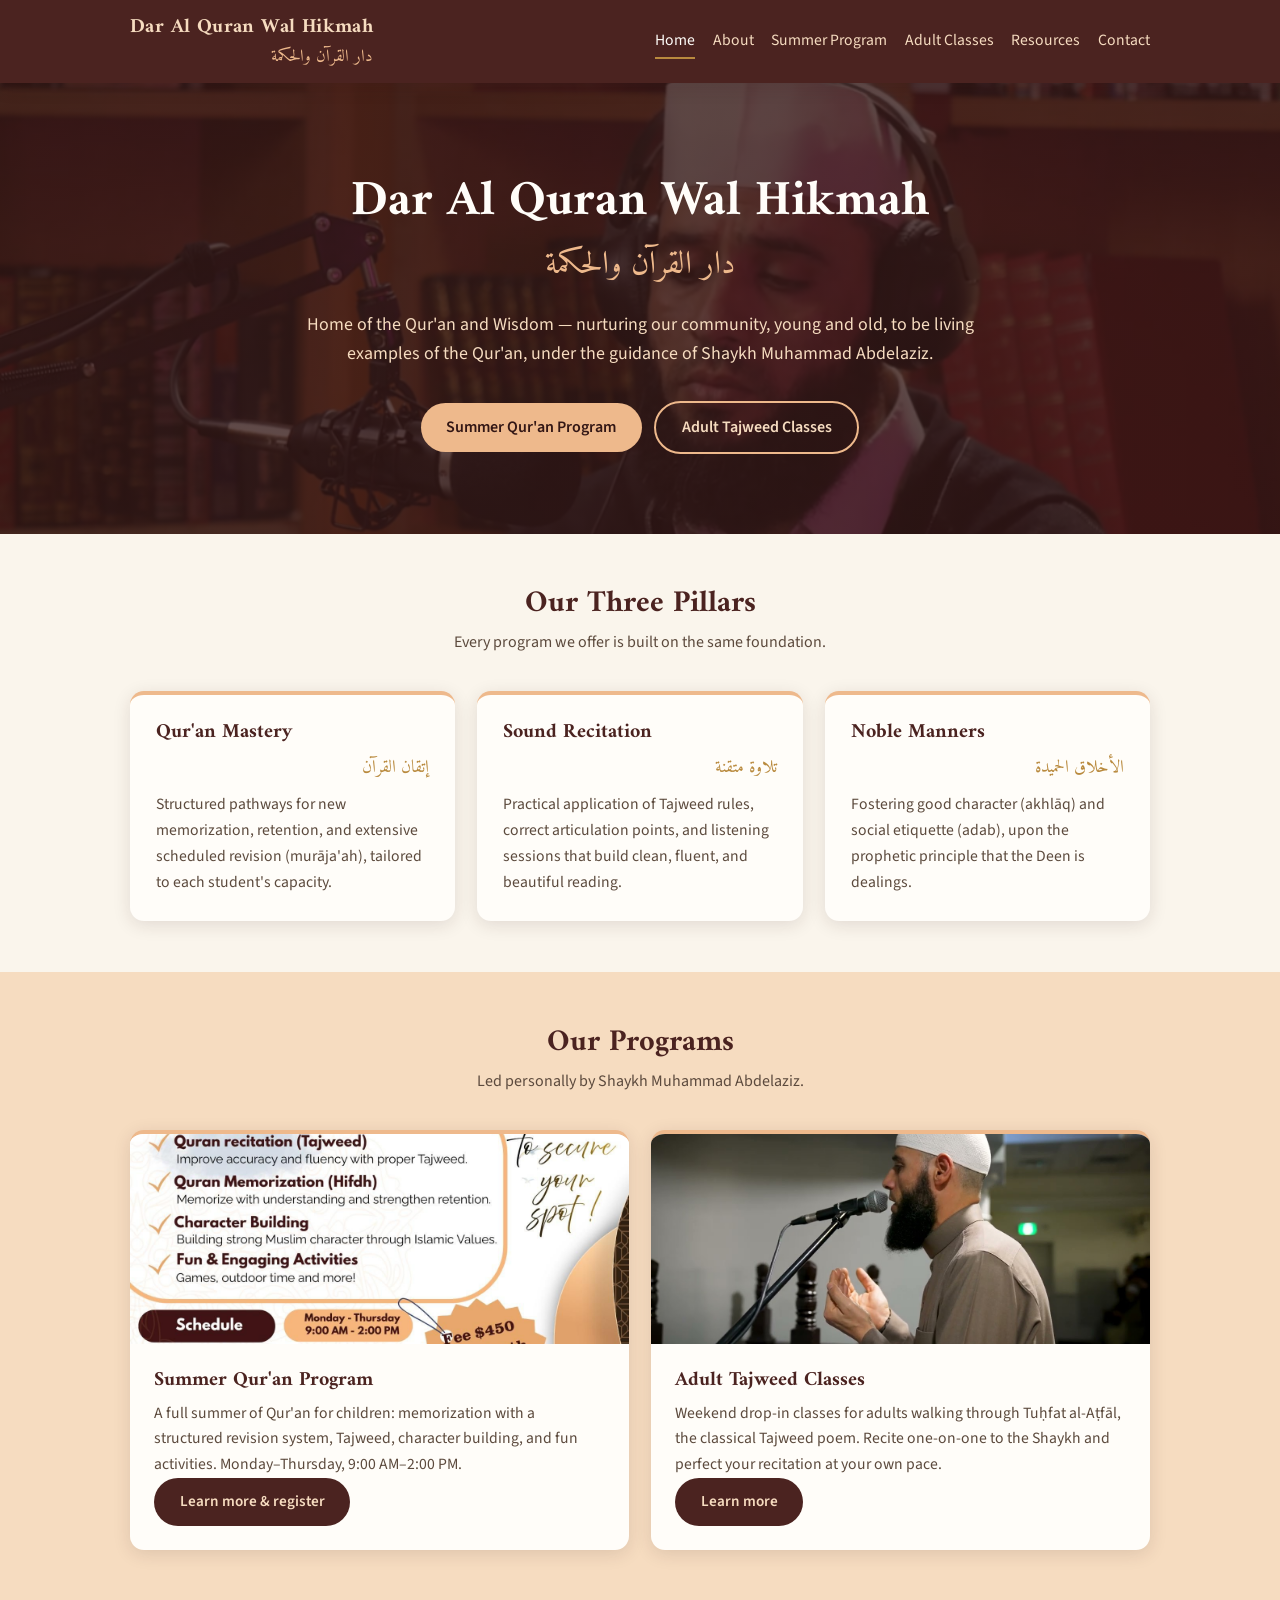
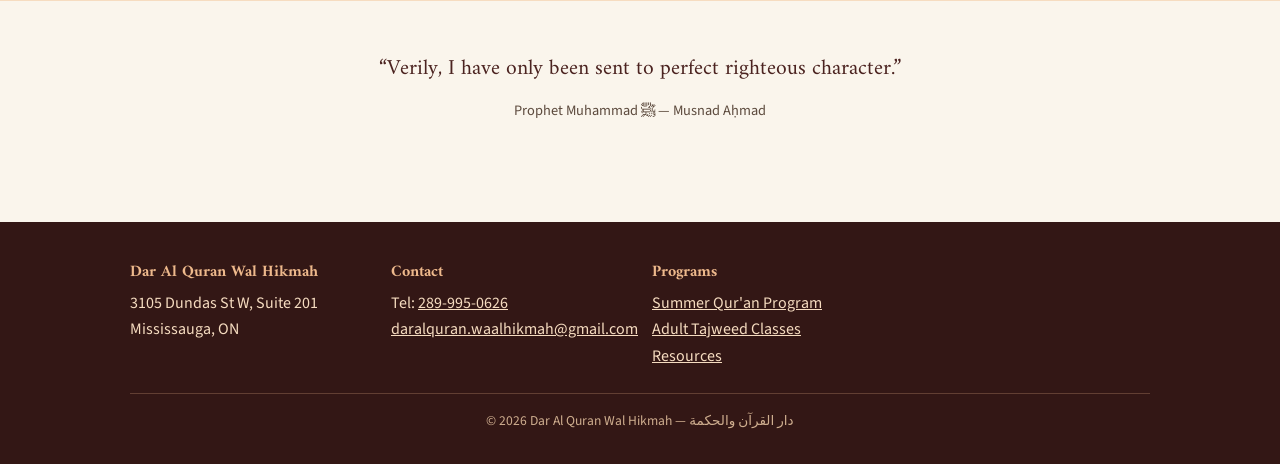
==== index.html @ a7f97e9d "Initial site: Dar Al Quran Wal Hikmah — programs, resources, contact Co-Authored-By: Claude Fable 5 " ====
<!DOCTYPE html>
<html lang="en">
<head>
  <meta charset="UTF-8">
  <meta name="viewport" content="width=device-width, initial-scale=1.0">
  <title>Dar Al Quran Wal Hikmah — Home of the Qur'an and Wisdom</title>
  <meta name="description" content="Qur'an programs led by Shaykh Muhammad Abdelaziz in Mississauga: summer Qur'an program for children and drop-in Tajweed classes for adults.">
  <link rel="preconnect" href="https://fonts.googleapis.com">
  <link rel="preconnect" href="https://fonts.gstatic.com" crossorigin>
  <link href="https://fonts.googleapis.com/css2?family=Amiri:wght@400;700&family=Source+Sans+3:wght@400;600;700&display=swap" rel="stylesheet">
  <link rel="stylesheet" href="css/style.css">
</head>
<body>

<header class="site-header">
  <div class="container">
    <a class="brand" href="index.html">
      <span class="brand-en">Dar Al Quran Wal Hikmah</span>
      <span class="brand-ar arabic">دار القرآن والحكمة</span>
    </a>
    <nav class="site-nav">
      <a href="index.html" class="active">Home</a>
      <a href="about.html">About</a>
      <a href="summer-program.html">Summer Program</a>
      <a href="adult-classes.html">Adult Classes</a>
      <a href="resources.html">Resources</a>
      <a href="contact.html">Contact</a>
    </nav>
  </div>
</header>

<div class="hero">
  <h1>Dar Al Quran Wal Hikmah</h1>
  <div class="hero-ar arabic">دار القرآن والحكمة</div>
  <p class="tagline">Home of the Qur'an and Wisdom — nurturing our community, young and old, to be living examples of the Qur'an, under the guidance of Shaykh Muhammad Abdelaziz.</p>
  <a class="btn btn-primary" href="summer-program.html">Summer Qur'an Program</a>
  <a class="btn btn-outline" href="adult-classes.html">Adult Tajweed Classes</a>
</div>

<section>
  <div class="container">
    <h2 class="section-title">Our Three Pillars</h2>
    <p class="section-sub">Every program we offer is built on the same foundation.</p>
    <div class="card-grid">
      <div class="card">
        <h3>Qur'an Mastery</h3>
        <div class="card-ar arabic">إتقان القرآن</div>
        <p>Structured pathways for new memorization, retention, and extensive scheduled revision (murāja'ah), tailored to each student's capacity.</p>
      </div>
      <div class="card">
        <h3>Sound Recitation</h3>
        <div class="card-ar arabic">تلاوة متقنة</div>
        <p>Practical application of Tajweed rules, correct articulation points, and listening sessions that build clean, fluent, and beautiful reading.</p>
      </div>
      <div class="card">
        <h3>Noble Manners</h3>
        <div class="card-ar arabic">الأخلاق الحميدة</div>
        <p>Fostering good character (akhlāq) and social etiquette (adab), upon the prophetic principle that the Deen is dealings.</p>
      </div>
    </div>
  </div>
</section>

<section class="alt">
  <div class="container">
    <h2 class="section-title">Our Programs</h2>
    <p class="section-sub">Led personally by Shaykh Muhammad Abdelaziz.</p>
    <div class="card-grid">
      <div class="card program-card">
        <img src="assets/summer-program-poster.jpeg" alt="Summer Qur'an Program poster">
        <div class="program-body">
          <h3>Summer Qur'an Program</h3>
          <p>A full summer of Qur'an for children: memorization with a structured revision system, Tajweed, character building, and fun activities. Monday–Thursday, 9:00 AM–2:00 PM.</p>
          <a class="btn btn-dark" href="summer-program.html">Learn more &amp; register</a>
        </div>
      </div>
      <div class="card program-card">
        <img src="assets/shaykh-muhammad-2.jpg" alt="Shaykh Muhammad Abdelaziz leading du'a">
        <div class="program-body">
          <h3>Adult Tajweed Classes</h3>
          <p>Weekend drop-in classes for adults walking through Tuḥfat al-Aṭfāl, the classical Tajweed poem. Recite one-on-one to the Shaykh and perfect your recitation at your own pace.</p>
          <a class="btn btn-dark" href="adult-classes.html">Learn more</a>
        </div>
      </div>
    </div>
  </div>
</section>

<section>
  <div class="container">
    <blockquote class="hadith">
      <p>&ldquo;Verily, I have only been sent to perfect righteous character.&rdquo;</p>
      <footer>Prophet Muhammad ﷺ — Musnad Aḥmad</footer>
    </blockquote>
  </div>
</section>

<footer class="site-footer">
  <div class="container">
    <div>
      <h4>Dar Al Quran Wal Hikmah</h4>
      <p>3105 Dundas St W, Suite 201<br>Mississauga, ON</p>
    </div>
    <div>
      <h4>Contact</h4>
      <p>Tel: <a href="tel:+12899950626">289-995-0626</a><br>
      <a href="mailto:daralquran.waalhikmah@gmail.com">daralquran.waalhikmah@gmail.com</a></p>
    </div>
    <div>
      <h4>Programs</h4>
      <p><a href="summer-program.html">Summer Qur'an Program</a><br>
      <a href="adult-classes.html">Adult Tajweed Classes</a><br>
      <a href="resources.html">Resources</a></p>
    </div>
    <p class="fine">&copy; 2026 Dar Al Quran Wal Hikmah — دار القرآن والحكمة</p>
  </div>
</footer>

</body>
</html>
---- css/style.css ----
/* Dar Al Quran Wal Hikmah — site styles
   Palette drawn from the program poster: deep maroon-brown, warm tan/peach, cream. */

:root {
  --maroon: #4b2320;
  --maroon-dark: #331715;
  --brown: #6b4226;
  --tan: #eeb98c;
  --tan-light: #f6dcc0;
  --cream: #faf5ec;
  --ink: #2e2018;
  --ink-soft: #5c4a3d;
  --gold: #b98a3e;
  --white: #fffdf9;
  --radius: 14px;
  --shadow: 0 4px 18px rgba(51, 23, 21, 0.12);
}

* { margin: 0; padding: 0; box-sizing: border-box; }

html { scroll-behavior: smooth; }

body {
  font-family: "Source Sans 3", "Segoe UI", system-ui, sans-serif;
  background: var(--cream);
  color: var(--ink);
  line-height: 1.65;
}

h1, h2, h3, h4 { font-family: "Amiri", Georgia, serif; color: var(--maroon); line-height: 1.25; }

.arabic { font-family: "Amiri", "Traditional Arabic", serif; direction: rtl; }

a { color: var(--brown); }

img { max-width: 100%; display: block; }

.container { max-width: 1060px; margin: 0 auto; padding: 0 1.25rem; }

/* Header / nav */
.site-header {
  background: var(--maroon);
  color: var(--tan-light);
  position: sticky;
  top: 0;
  z-index: 10;
  box-shadow: var(--shadow);
}

.site-header .container {
  display: flex;
  flex-wrap: wrap;
  align-items: center;
  justify-content: space-between;
  gap: 0.5rem 1.5rem;
  padding-top: 0.7rem;
  padding-bottom: 0.7rem;
}

.brand { display: flex; flex-direction: column; text-decoration: none; }
.brand .brand-en { font-family: "Amiri", Georgia, serif; font-size: 1.25rem; font-weight: 700; color: var(--tan-light); letter-spacing: 0.02em; }
.brand .brand-ar { font-size: 1.05rem; color: var(--tan); }

.site-nav { display: flex; flex-wrap: wrap; gap: 0.25rem 1.1rem; }
.site-nav a {
  color: var(--tan-light);
  text-decoration: none;
  font-size: 0.98rem;
  padding: 0.25rem 0;
  border-bottom: 2px solid transparent;
}
.site-nav a:hover { color: var(--white); border-bottom-color: var(--tan); }
.site-nav a.active { color: var(--white); border-bottom-color: var(--gold); }

/* Hero */
.hero {
  background: linear-gradient(rgba(51, 23, 21, 0.78), rgba(51, 23, 21, 0.78)),
    url("../assets/shaykh-muhammad-3.png") center 30% / cover no-repeat;
  color: var(--tan-light);
  text-align: center;
  padding: 5.5rem 1.25rem 5rem;
}
.hero h1 { color: var(--white); font-size: clamp(2rem, 5vw, 3.1rem); margin-bottom: 0.4rem; }
.hero .hero-ar { font-size: clamp(1.4rem, 3.5vw, 2rem); color: var(--tan); margin-bottom: 1.1rem; }
.hero p.tagline { max-width: 42rem; margin: 0 auto 2rem; font-size: 1.12rem; }

.btn {
  display: inline-block;
  padding: 0.7rem 1.6rem;
  border-radius: 999px;
  text-decoration: none;
  font-weight: 600;
  transition: transform 0.15s ease, box-shadow 0.15s ease;
}
.btn:hover { transform: translateY(-2px); box-shadow: var(--shadow); }
.btn-primary { background: var(--tan); color: var(--maroon-dark); }
.btn-outline { border: 2px solid var(--tan); color: var(--tan-light); }
.btn-dark { background: var(--maroon); color: var(--tan-light); }
.hero .btn + .btn { margin-left: 0.6rem; }

/* Sections */
section { padding: 3.2rem 0; }
section.alt { background: var(--tan-light); }
.section-title { text-align: center; font-size: 1.9rem; margin-bottom: 0.4rem; }
.section-sub { text-align: center; color: var(--ink-soft); max-width: 44rem; margin: 0 auto 2.2rem; }

/* Cards */
.card-grid { display: grid; gap: 1.4rem; grid-template-columns: repeat(auto-fit, minmax(260px, 1fr)); }
.card {
  background: var(--white);
  border-radius: var(--radius);
  padding: 1.6rem;
  box-shadow: var(--shadow);
  border-top: 4px solid var(--tan);
}
.card h3 { margin-bottom: 0.5rem; font-size: 1.25rem; }
.card .card-ar { color: var(--gold); font-size: 1.1rem; margin-bottom: 0.6rem; }
.card p { color: var(--ink-soft); font-size: 0.98rem; }
.card .btn { margin-top: 1.1rem; font-size: 0.95rem; }

/* Program cards with image */
.program-card { overflow: hidden; padding: 0; display: flex; flex-direction: column; }
.program-card img { height: 210px; object-fit: cover; width: 100%; }
.program-card .program-body { padding: 1.5rem; display: flex; flex-direction: column; flex: 1; }
.program-card .program-body .btn { margin-top: auto; align-self: flex-start; }

/* Schedule table */
.table-wrap { overflow-x: auto; }
table.schedule { width: 100%; border-collapse: collapse; background: var(--white); border-radius: var(--radius); overflow: hidden; box-shadow: var(--shadow); }
table.schedule th, table.schedule td { padding: 0.75rem 1rem; text-align: left; }
table.schedule th { background: var(--maroon); color: var(--tan-light); font-weight: 600; }
table.schedule tr:nth-child(even) td { background: var(--cream); }
table.schedule td.time { white-space: nowrap; font-weight: 700; color: var(--maroon); }

/* Info strips & callouts */
.facts { display: grid; gap: 1rem; grid-template-columns: repeat(auto-fit, minmax(180px, 1fr)); text-align: center; }
.fact { background: var(--white); border-radius: var(--radius); padding: 1.1rem; box-shadow: var(--shadow); }
.fact .fact-label { font-size: 0.82rem; text-transform: uppercase; letter-spacing: 0.08em; color: var(--gold); font-weight: 700; }
.fact .fact-value { font-family: "Amiri", Georgia, serif; font-size: 1.25rem; color: var(--maroon); }

.callout {
  background: var(--white);
  border-left: 5px solid var(--gold);
  border-radius: var(--radius);
  padding: 1.3rem 1.5rem;
  box-shadow: var(--shadow);
  margin: 1.5rem 0;
}
.callout h3 { margin-bottom: 0.3rem; }

blockquote.hadith {
  text-align: center;
  max-width: 40rem;
  margin: 0 auto;
  font-family: "Amiri", Georgia, serif;
  font-size: 1.35rem;
  color: var(--maroon);
}
blockquote.hadith footer { font-family: "Source Sans 3", sans-serif; font-size: 0.9rem; color: var(--ink-soft); margin-top: 0.7rem; }

/* Two-column layout */
.split { display: grid; gap: 2rem; grid-template-columns: 1fr 1fr; align-items: center; }
.split img { border-radius: var(--radius); box-shadow: var(--shadow); }
@media (max-width: 720px) { .split { grid-template-columns: 1fr; } }

/* Lists */
ul.checks { list-style: none; }
ul.checks li { padding-left: 1.7rem; position: relative; margin-bottom: 0.55rem; }
ul.checks li::before { content: "\2713"; position: absolute; left: 0; color: var(--gold); font-weight: 700; }

/* Steps */
ol.steps { list-style: none; counter-reset: step; display: grid; gap: 1rem; }
ol.steps li { counter-increment: step; background: var(--white); border-radius: var(--radius); box-shadow: var(--shadow); padding: 1.1rem 1.3rem 1.1rem 3.6rem; position: relative; }
ol.steps li::before {
  content: counter(step);
  position: absolute; left: 1.1rem; top: 50%; transform: translateY(-50%);
  width: 1.8rem; height: 1.8rem; border-radius: 50%;
  background: var(--tan); color: var(--maroon-dark); font-weight: 700;
  display: flex; align-items: center; justify-content: center;
}

/* Footer */
.site-footer { background: var(--maroon-dark); color: var(--tan-light); padding: 2.5rem 0 2rem; margin-top: 3rem; }
.site-footer .container { display: grid; gap: 1.5rem; grid-template-columns: repeat(auto-fit, minmax(220px, 1fr)); }
.site-footer h4 { color: var(--tan); margin-bottom: 0.5rem; }
.site-footer a { color: var(--tan-light); }
.site-footer .fine { grid-column: 1 / -1; text-align: center; font-size: 0.85rem; color: #cfae8f; border-top: 1px solid rgba(238, 185, 140, 0.25); padding-top: 1rem; }
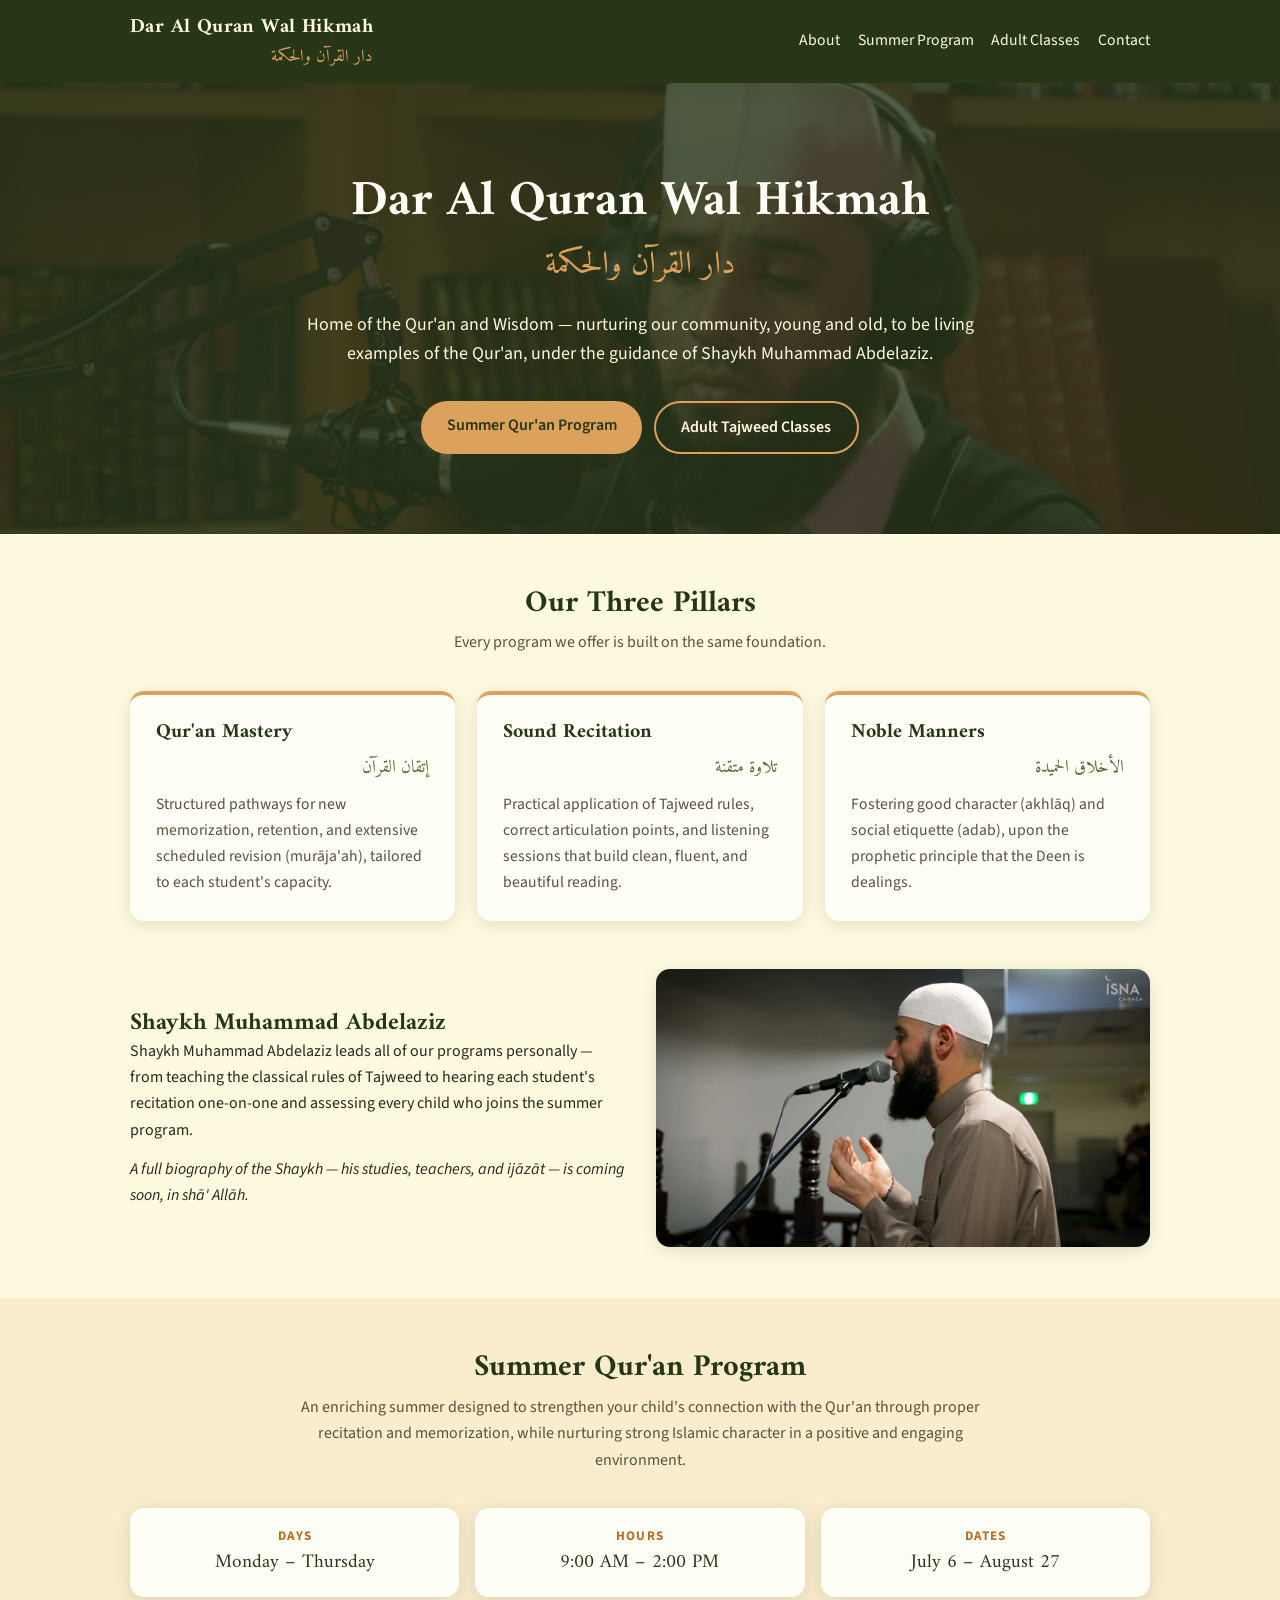
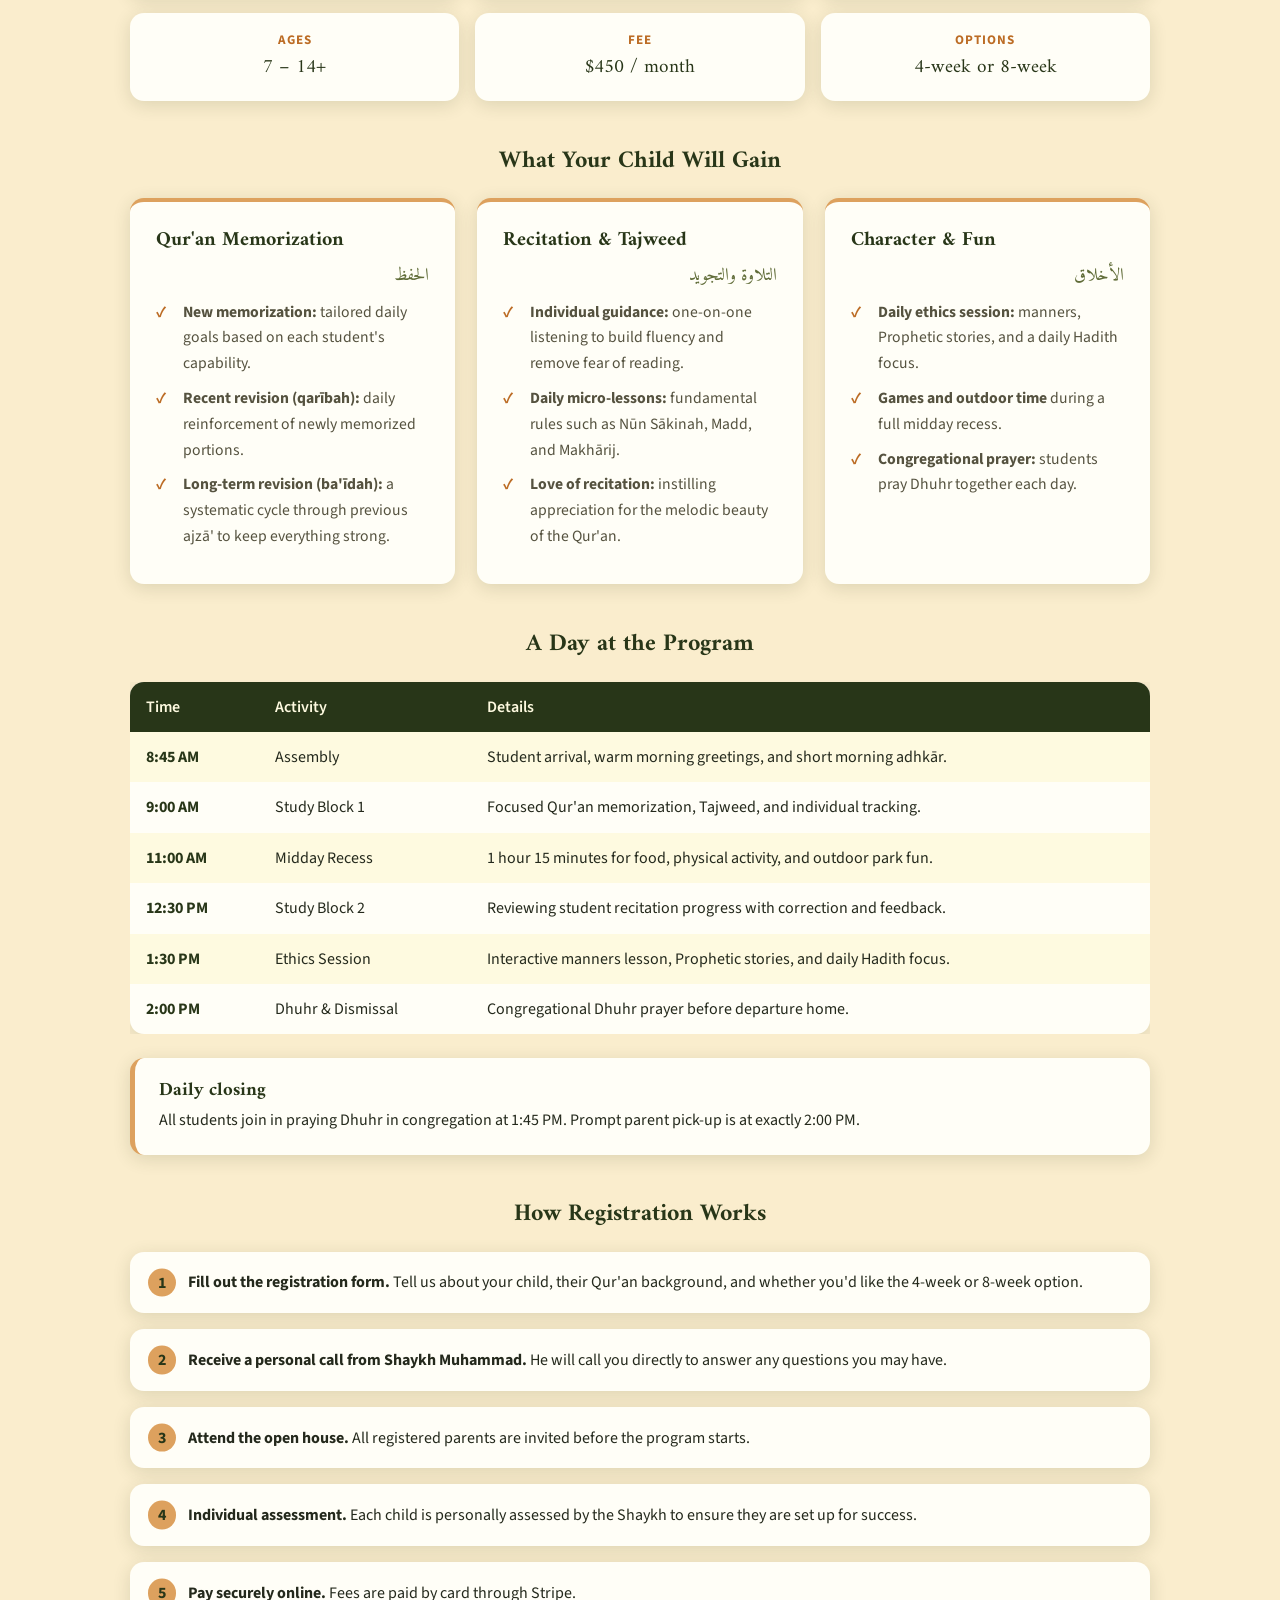
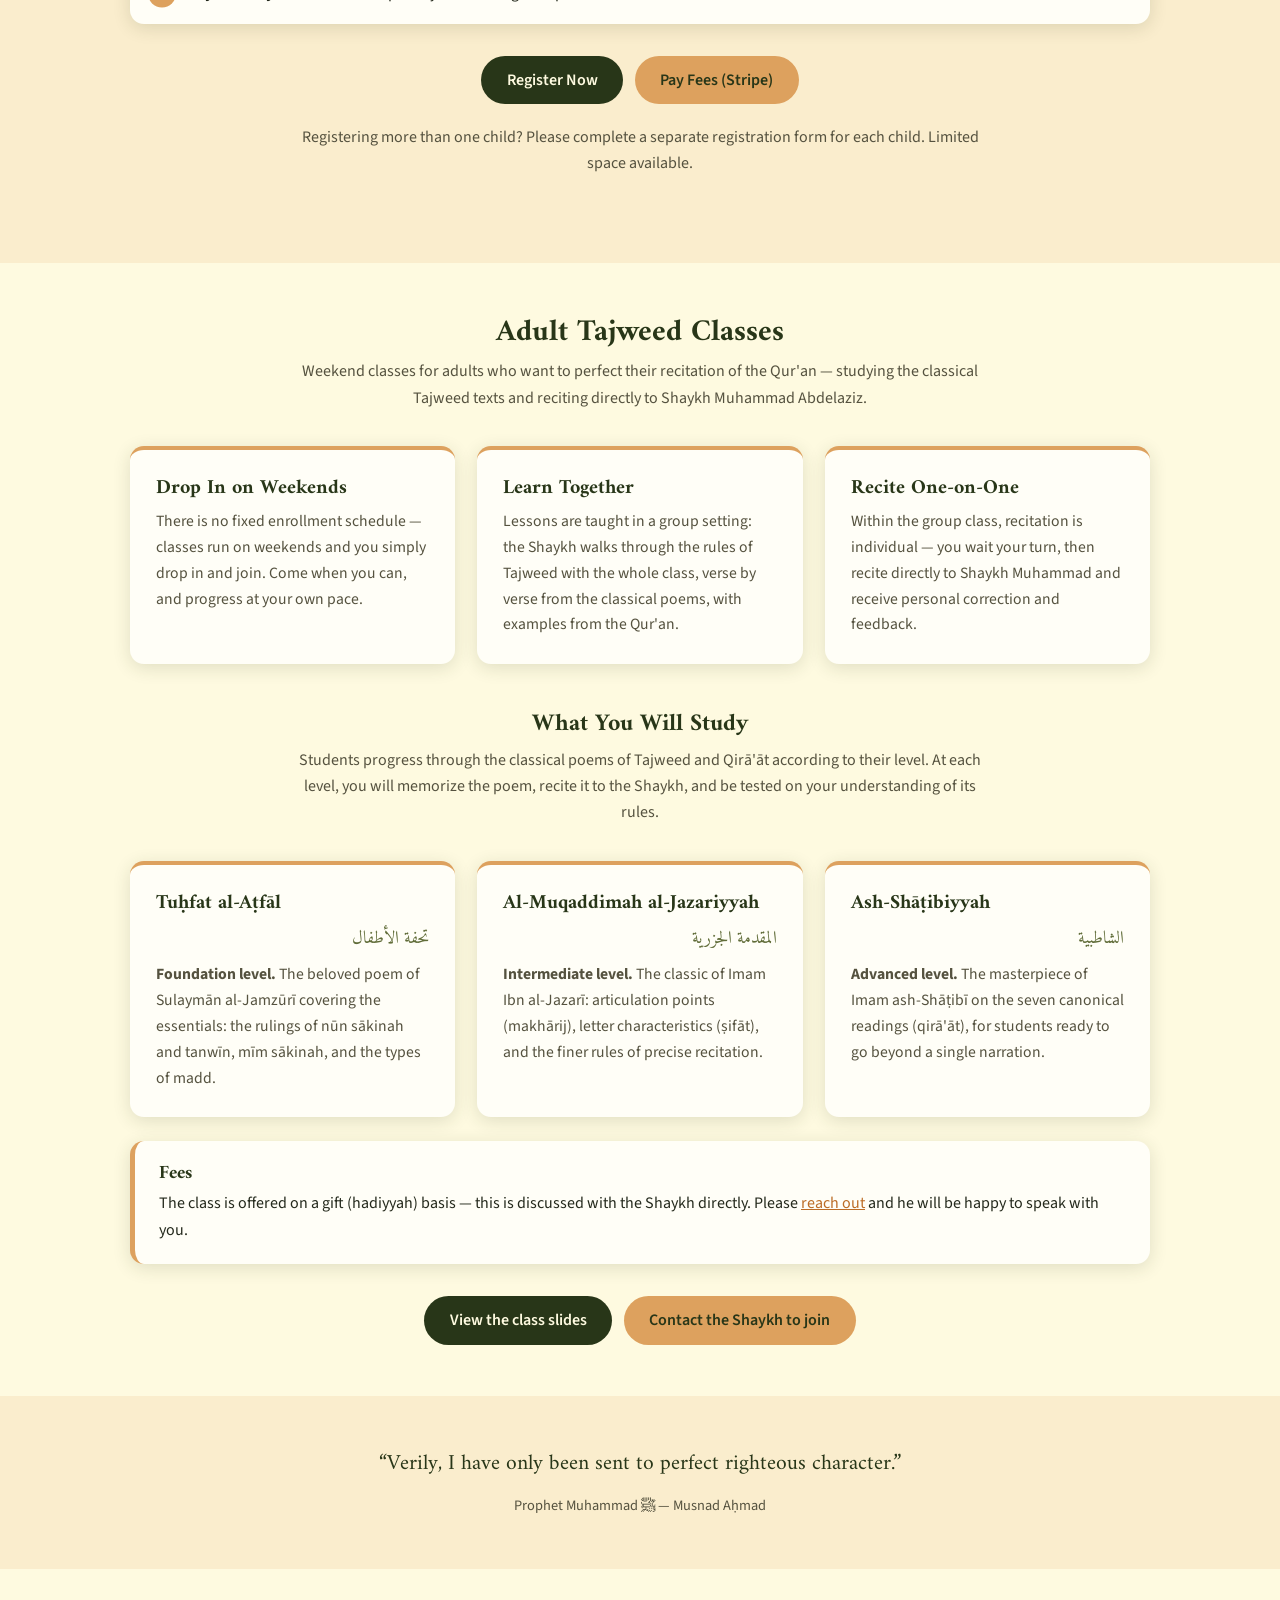
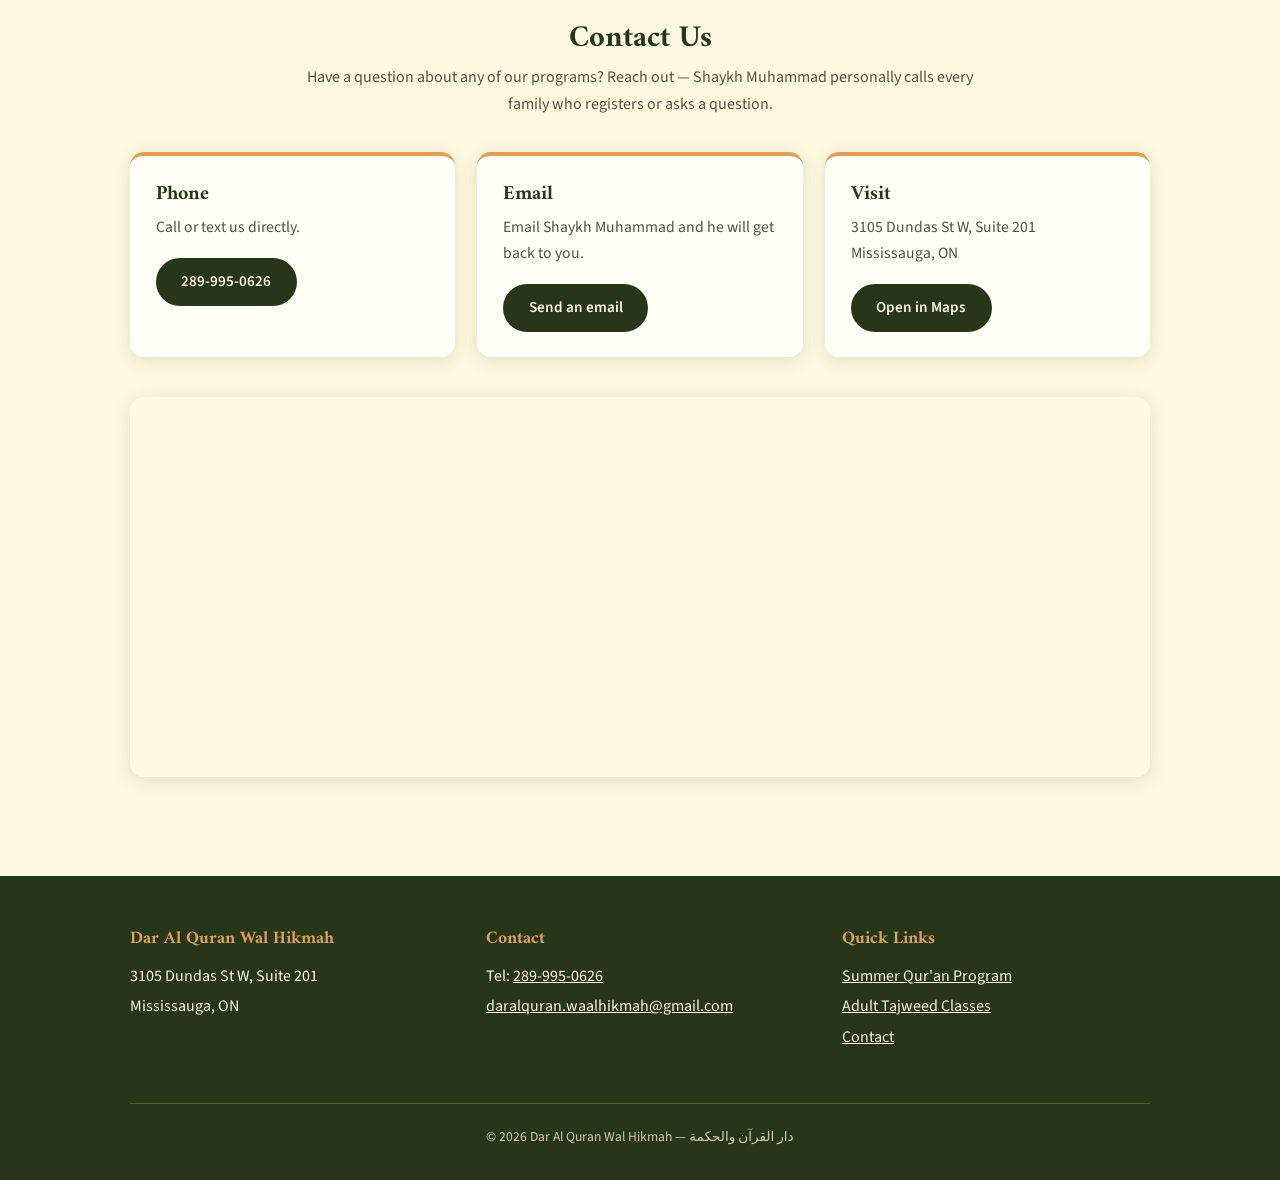
==== commit f944d83e: "Restructure as one-page site with new palette and responsive nav - Single index.html with anchor nav" ====
--- a/index.html
+++ b/index.html
@@ -4,7 +4,7 @@
   <meta charset="UTF-8">
   <meta name="viewport" content="width=device-width, initial-scale=1.0">
   <title>Dar Al Quran Wal Hikmah — Home of the Qur'an and Wisdom</title>
-  <meta name="description" content="Qur'an programs led by Shaykh Muhammad Abdelaziz in Mississauga: summer Qur'an program for children and drop-in Tajweed classes for adults.">
+  <meta name="description" content="Qur'an programs led by Shaykh Muhammad Abdelaziz: summer Qur'an program for children and drop-in Tajweed classes for adults.">
   <link rel="preconnect" href="https://fonts.googleapis.com">
   <link rel="preconnect" href="https://fonts.gstatic.com" crossorigin>
   <link href="https://fonts.googleapis.com/css2?family=Amiri:wght@400;700&family=Source+Sans+3:wght@400;600;700&display=swap" rel="stylesheet">
@@ -14,30 +14,32 @@
 
 <header class="site-header">
   <div class="container">
-    <a class="brand" href="index.html">
+    <a class="brand" href="#top">
       <span class="brand-en">Dar Al Quran Wal Hikmah</span>
       <span class="brand-ar arabic">دار القرآن والحكمة</span>
     </a>
+    <input type="checkbox" id="nav-toggle" class="nav-toggle">
+    <label for="nav-toggle" class="nav-toggle-label" aria-label="Open menu"><span></span></label>
     <nav class="site-nav">
-      <a href="index.html" class="active">Home</a>
-      <a href="about.html">About</a>
-      <a href="summer-program.html">Summer Program</a>
-      <a href="adult-classes.html">Adult Classes</a>
-      <a href="resources.html">Resources</a>
-      <a href="contact.html">Contact</a>
+      <a href="#about">About</a>
+      <a href="#summer">Summer Program</a>
+      <a href="#adults">Adult Classes</a>
+      <a href="#contact">Contact</a>
     </nav>
   </div>
 </header>
 
-<div class="hero">
+<div class="hero" id="top">
   <h1>Dar Al Quran Wal Hikmah</h1>
   <div class="hero-ar arabic">دار القرآن والحكمة</div>
   <p class="tagline">Home of the Qur'an and Wisdom — nurturing our community, young and old, to be living examples of the Qur'an, under the guidance of Shaykh Muhammad Abdelaziz.</p>
-  <a class="btn btn-primary" href="summer-program.html">Summer Qur'an Program</a>
-  <a class="btn btn-outline" href="adult-classes.html">Adult Tajweed Classes</a>
+  <div class="hero-actions">
+    <a class="btn btn-primary" href="#summer">Summer Qur'an Program</a>
+    <a class="btn btn-outline" href="#adults">Adult Tajweed Classes</a>
+  </div>
 </div>
 
-<section>
+<section id="about">
   <div class="container">
     <h2 class="section-title">Our Three Pillars</h2>
     <p class="section-sub">Every program we offer is built on the same foundation.</p>
@@ -58,35 +60,151 @@
         <p>Fostering good character (akhlāq) and social etiquette (adab), upon the prophetic principle that the Deen is dealings.</p>
       </div>
     </div>
+
+    <div class="split" style="margin-top:3rem;">
+      <div>
+        <h2>Shaykh Muhammad Abdelaziz</h2>
+        <!-- TODO: replace placeholder bio with the Shaykh's approved biography -->
+        <p>Shaykh Muhammad Abdelaziz leads all of our programs personally — from teaching the classical rules of Tajweed to hearing each student's recitation one-on-one and assessing every child who joins the summer program.</p>
+        <p style="margin-top:0.8rem;"><em>A full biography of the Shaykh — his studies, teachers, and ijāzāt — is coming soon, in shā' Allāh.</em></p>
+      </div>
+      <img src="assets/shaykh-muhammad-2.jpg" alt="Shaykh Muhammad Abdelaziz leading du'a">
+    </div>
+  </div>
+</section>
+
+<section class="alt" id="summer">
+  <div class="container">
+    <h2 class="section-title">Summer Qur'an Program</h2>
+    <p class="section-sub">An enriching summer designed to strengthen your child's connection with the Qur'an through proper recitation and memorization, while nurturing strong Islamic character in a positive and engaging environment.</p>
+
+    <div class="facts">
+      <div class="fact"><div class="fact-label">Days</div><div class="fact-value">Monday – Thursday</div></div>
+      <div class="fact"><div class="fact-label">Hours</div><div class="fact-value">9:00 AM – 2:00 PM</div></div>
+      <div class="fact"><div class="fact-label">Dates</div><div class="fact-value">July 6 – August 27</div></div>
+      <div class="fact"><div class="fact-label">Ages</div><div class="fact-value">7 – 14+</div></div>
+      <div class="fact"><div class="fact-label">Fee</div><div class="fact-value">$450 / month</div></div>
+      <div class="fact"><div class="fact-label">Options</div><div class="fact-value">4-week or 8-week</div></div>
+    </div>
+
+    <h3 style="text-align:center; font-size:1.5rem; margin:2.8rem 0 1.4rem;">What Your Child Will Gain</h3>
+    <div class="card-grid">
+      <div class="card">
+        <h3>Qur'an Memorization</h3>
+        <div class="card-ar arabic">الحفظ</div>
+        <ul class="checks">
+          <li><strong>New memorization:</strong> tailored daily goals based on each student's capability.</li>
+          <li><strong>Recent revision (qarībah):</strong> daily reinforcement of newly memorized portions.</li>
+          <li><strong>Long-term revision (ba'īdah):</strong> a systematic cycle through previous ajzā' to keep everything strong.</li>
+        </ul>
+      </div>
+      <div class="card">
+        <h3>Recitation &amp; Tajweed</h3>
+        <div class="card-ar arabic">التلاوة والتجويد</div>
+        <ul class="checks">
+          <li><strong>Individual guidance:</strong> one-on-one listening to build fluency and remove fear of reading.</li>
+          <li><strong>Daily micro-lessons:</strong> fundamental rules such as Nūn Sākinah, Madd, and Makhārij.</li>
+          <li><strong>Love of recitation:</strong> instilling appreciation for the melodic beauty of the Qur'an.</li>
+        </ul>
+      </div>
+      <div class="card">
+        <h3>Character &amp; Fun</h3>
+        <div class="card-ar arabic">الأخلاق</div>
+        <ul class="checks">
+          <li><strong>Daily ethics session:</strong> manners, Prophetic stories, and a daily Hadith focus.</li>
+          <li><strong>Games and outdoor time</strong> during a full midday recess.</li>
+          <li><strong>Congregational prayer:</strong> students pray Dhuhr together each day.</li>
+        </ul>
+      </div>
+    </div>
+
+    <h3 style="text-align:center; font-size:1.5rem; margin:2.8rem 0 1.4rem;">A Day at the Program</h3>
+    <div class="table-wrap">
+      <table class="schedule">
+        <tr><th>Time</th><th>Activity</th><th>Details</th></tr>
+        <tr><td class="time">8:45 AM</td><td>Assembly</td><td>Student arrival, warm morning greetings, and short morning adhkār.</td></tr>
+        <tr><td class="time">9:00 AM</td><td>Study Block 1</td><td>Focused Qur'an memorization, Tajweed, and individual tracking.</td></tr>
+        <tr><td class="time">11:00 AM</td><td>Midday Recess</td><td>1 hour 15 minutes for food, physical activity, and outdoor park fun.</td></tr>
+        <tr><td class="time">12:30 PM</td><td>Study Block 2</td><td>Reviewing student recitation progress with correction and feedback.</td></tr>
+        <tr><td class="time">1:30 PM</td><td>Ethics Session</td><td>Interactive manners lesson, Prophetic stories, and daily Hadith focus.</td></tr>
+        <tr><td class="time">2:00 PM</td><td>Dhuhr &amp; Dismissal</td><td>Congregational Dhuhr prayer before departure home.</td></tr>
+      </table>
+    </div>
+    <div class="callout">
+      <h3>Daily closing</h3>
+      <p>All students join in praying Dhuhr in congregation at 1:45 PM. Prompt parent pick-up is at exactly 2:00 PM.</p>
+    </div>
+
+    <h3 style="text-align:center; font-size:1.5rem; margin:2.8rem 0 1.4rem;">How Registration Works</h3>
+    <ol class="steps">
+      <li><strong>Fill out the registration form.</strong> Tell us about your child, their Qur'an background, and whether you'd like the 4-week or 8-week option.</li>
+      <li><strong>Receive a personal call from Shaykh Muhammad.</strong> He will call you directly to answer any questions you may have.</li>
+      <li><strong>Attend the open house.</strong> All registered parents are invited before the program starts.</li>
+      <li><strong>Individual assessment.</strong> Each child is personally assessed by the Shaykh to ensure they are set up for success.</li>
+      <li><strong>Pay securely online.</strong> Fees are paid by card through Stripe.</li>
+    </ol>
+    <div class="actions">
+      <a class="btn btn-dark" href="https://docs.google.com/forms/d/e/1FAIpQLSfjvlqYgHmHBeFqlYweQc48OdldEdTlbbv8Zcs1tdQlb9grVQ/viewform" target="_blank" rel="noopener">Register Now</a>
+      <!-- TODO: replace href below with the Stripe Payment Link once provided -->
+      <a class="btn btn-primary" href="#contact">Pay Fees (Stripe)</a>
+    </div>
+    <p class="section-sub" style="margin-top:1.2rem;">Registering more than one child? Please complete a separate registration form for each child. Limited space available.</p>
+  </div>
+</section>
+
+<section id="adults">
+  <div class="container">
+    <h2 class="section-title">Adult Tajweed Classes</h2>
+    <p class="section-sub">Weekend classes for adults who want to perfect their recitation of the Qur'an — studying the classical Tajweed texts and reciting directly to Shaykh Muhammad Abdelaziz.</p>
+
+    <div class="card-grid">
+      <div class="card">
+        <h3>Drop In on Weekends</h3>
+        <p>There is no fixed enrollment schedule — classes run on weekends and you simply drop in and join. Come when you can, and progress at your own pace.</p>
+      </div>
+      <div class="card">
+        <h3>Learn Together</h3>
+        <p>Lessons are taught in a group setting: the Shaykh walks through the rules of Tajweed with the whole class, verse by verse from the classical poems, with examples from the Qur'an.</p>
+      </div>
+      <div class="card">
+        <h3>Recite One-on-One</h3>
+        <p>Within the group class, recitation is individual — you wait your turn, then recite directly to Shaykh Muhammad and receive personal correction and feedback.</p>
+      </div>
+    </div>
+
+    <h3 style="text-align:center; font-size:1.5rem; margin:2.8rem 0 0.5rem;">What You Will Study</h3>
+    <p class="section-sub">Students progress through the classical poems of Tajweed and Qirā'āt according to their level. At each level, you will memorize the poem, recite it to the Shaykh, and be tested on your understanding of its rules.</p>
+    <div class="card-grid">
+      <div class="card">
+        <h3>Tuḥfat al-Aṭfāl</h3>
+        <div class="card-ar arabic">تحفة الأطفال</div>
+        <p><strong>Foundation level.</strong> The beloved poem of Sulaymān al-Jamzūrī covering the essentials: the rulings of nūn sākinah and tanwīn, mīm sākinah, and the types of madd.</p>
+      </div>
+      <div class="card">
+        <h3>Al-Muqaddimah al-Jazariyyah</h3>
+        <div class="card-ar arabic">المقدمة الجزرية</div>
+        <p><strong>Intermediate level.</strong> The classic of Imam Ibn al-Jazarī: articulation points (makhārij), letter characteristics (ṣifāt), and the finer rules of precise recitation.</p>
+      </div>
+      <div class="card">
+        <h3>Ash-Shāṭibiyyah</h3>
+        <div class="card-ar arabic">الشاطبية</div>
+        <p><strong>Advanced level.</strong> The masterpiece of Imam ash-Shāṭibī on the seven canonical readings (qirā'āt), for students ready to go beyond a single narration.</p>
+      </div>
+    </div>
+
+    <div class="callout">
+      <h3>Fees</h3>
+      <p>The class is offered on a gift (hadiyyah) basis — this is discussed with the Shaykh directly. Please <a href="#contact">reach out</a> and he will be happy to speak with you.</p>
+    </div>
+
+    <div class="actions">
+      <a class="btn btn-dark" href="https://canva.link/9hy6hvvmbm5h17v" target="_blank" rel="noopener">View the class slides</a>
+      <a class="btn btn-primary" href="#contact">Contact the Shaykh to join</a>
+    </div>
   </div>
 </section>
 
 <section class="alt">
-  <div class="container">
-    <h2 class="section-title">Our Programs</h2>
-    <p class="section-sub">Led personally by Shaykh Muhammad Abdelaziz.</p>
-    <div class="card-grid">
-      <div class="card program-card">
-        <img src="assets/summer-program-poster.jpeg" alt="Summer Qur'an Program poster">
-        <div class="program-body">
-          <h3>Summer Qur'an Program</h3>
-          <p>A full summer of Qur'an for children: memorization with a structured revision system, Tajweed, character building, and fun activities. Monday–Thursday, 9:00 AM–2:00 PM.</p>
-          <a class="btn btn-dark" href="summer-program.html">Learn more &amp; register</a>
-        </div>
-      </div>
-      <div class="card program-card">
-        <img src="assets/shaykh-muhammad-2.jpg" alt="Shaykh Muhammad Abdelaziz leading du'a">
-        <div class="program-body">
-          <h3>Adult Tajweed Classes</h3>
-          <p>Weekend drop-in classes for adults walking through Tuḥfat al-Aṭfāl, the classical Tajweed poem. Recite one-on-one to the Shaykh and perfect your recitation at your own pace.</p>
-          <a class="btn btn-dark" href="adult-classes.html">Learn more</a>
-        </div>
-      </div>
-    </div>
-  </div>
-</section>
-
-<section>
   <div class="container">
     <blockquote class="hadith">
       <p>&ldquo;Verily, I have only been sent to perfect righteous character.&rdquo;</p>
@@ -95,6 +213,38 @@
   </div>
 </section>
 
+<section id="contact">
+  <div class="container">
+    <h2 class="section-title">Contact Us</h2>
+    <p class="section-sub">Have a question about any of our programs? Reach out — Shaykh Muhammad personally calls every family who registers or asks a question.</p>
+
+    <div class="card-grid">
+      <div class="card">
+        <h3>Phone</h3>
+        <p>Call or text us directly.</p>
+        <a class="btn btn-dark" href="tel:+12899950626">289-995-0626</a>
+      </div>
+      <div class="card">
+        <h3>Email</h3>
+        <p>Email Shaykh Muhammad and he will get back to you.</p>
+        <a class="btn btn-dark" href="mailto:daralquran.waalhikmah@gmail.com">Send an email</a>
+      </div>
+      <div class="card">
+        <h3>Visit</h3>
+        <p>3105 Dundas St W, Suite 201<br>Mississauga, ON</p>
+        <a class="btn btn-dark" href="https://maps.google.com/?q=3105+Dundas+St+W+Suite+201+Mississauga+ON" target="_blank" rel="noopener">Open in Maps</a>
+      </div>
+    </div>
+
+    <div style="margin-top:2.5rem; border-radius:14px; overflow:hidden; box-shadow:0 4px 18px rgba(40,54,24,0.14);">
+      <iframe
+        src="https://maps.google.com/maps?q=3105%20Dundas%20St%20W%2C%20Mississauga%2C%20ON&t=&z=14&ie=UTF8&iwloc=&output=embed"
+        width="100%" height="380" style="border:0; display:block;" loading="lazy"
+        referrerpolicy="no-referrer-when-downgrade" title="Map to Dar Al Quran Wal Hikmah"></iframe>
+    </div>
+  </div>
+</section>
+
 <footer class="site-footer">
   <div class="container">
     <div>
@@ -107,14 +257,22 @@
       <a href="mailto:daralquran.waalhikmah@gmail.com">daralquran.waalhikmah@gmail.com</a></p>
     </div>
     <div>
-      <h4>Programs</h4>
-      <p><a href="summer-program.html">Summer Qur'an Program</a><br>
-      <a href="adult-classes.html">Adult Tajweed Classes</a><br>
-      <a href="resources.html">Resources</a></p>
+      <h4>Quick Links</h4>
+      <p><a href="#summer">Summer Qur'an Program</a><br>
+      <a href="#adults">Adult Tajweed Classes</a><br>
+      <a href="#contact">Contact</a></p>
     </div>
     <p class="fine">&copy; 2026 Dar Al Quran Wal Hikmah — دار القرآن والحكمة</p>
   </div>
 </footer>
+
+<script>
+  // Close the mobile menu after tapping a nav link
+  const navToggle = document.getElementById('nav-toggle');
+  document.querySelectorAll('.site-nav a').forEach(link => {
+    link.addEventListener('click', () => { navToggle.checked = false; });
+  });
+</script>
 
 </body>
 </html>
--- a/css/style.css
+++ b/css/style.css
@@ -1,19 +1,18 @@
 /* Dar Al Quran Wal Hikmah — site styles
-   Palette drawn from the program poster: deep maroon-brown, warm tan/peach, cream. */
+   Palette: https://coolors.co/283618-606c38-fefae0-dda15e-bc6c25 */
 
 :root {
-  --maroon: #4b2320;
-  --maroon-dark: #331715;
-  --brown: #6b4226;
-  --tan: #eeb98c;
-  --tan-light: #f6dcc0;
-  --cream: #faf5ec;
-  --ink: #2e2018;
-  --ink-soft: #5c4a3d;
-  --gold: #b98a3e;
-  --white: #fffdf9;
+  --forest: #283618;
+  --olive: #606c38;
+  --cream: #fefae0;
+  --cream-deep: #faedcd;
+  --tan: #dda15e;
+  --earth: #bc6c25;
+  --ink: #24291c;
+  --ink-soft: #55523f;
+  --white: #fffef7;
   --radius: 14px;
-  --shadow: 0 4px 18px rgba(51, 23, 21, 0.12);
+  --shadow: 0 4px 18px rgba(40, 54, 24, 0.14);
 }
 
 * { margin: 0; padding: 0; box-sizing: border-box; }
@@ -27,20 +26,23 @@
   line-height: 1.65;
 }
 
-h1, h2, h3, h4 { font-family: "Amiri", Georgia, serif; color: var(--maroon); line-height: 1.25; }
+h1, h2, h3, h4 { font-family: "Amiri", Georgia, serif; color: var(--forest); line-height: 1.25; }
 
 .arabic { font-family: "Amiri", "Traditional Arabic", serif; direction: rtl; }
 
-a { color: var(--brown); }
+a { color: var(--earth); }
 
 img { max-width: 100%; display: block; }
 
 .container { max-width: 1060px; margin: 0 auto; padding: 0 1.25rem; }
+
+/* Anchor sections need breathing room under the sticky header */
+section[id] { scroll-margin-top: 5.5rem; }
 
 /* Header / nav */
 .site-header {
-  background: var(--maroon);
-  color: var(--tan-light);
+  background: var(--forest);
+  color: var(--cream);
   position: sticky;
   top: 0;
   z-index: 10;
@@ -58,31 +60,65 @@
 }
 
 .brand { display: flex; flex-direction: column; text-decoration: none; }
-.brand .brand-en { font-family: "Amiri", Georgia, serif; font-size: 1.25rem; font-weight: 700; color: var(--tan-light); letter-spacing: 0.02em; }
+.brand .brand-en { font-family: "Amiri", Georgia, serif; font-size: 1.25rem; font-weight: 700; color: var(--cream); letter-spacing: 0.02em; }
 .brand .brand-ar { font-size: 1.05rem; color: var(--tan); }
 
 .site-nav { display: flex; flex-wrap: wrap; gap: 0.25rem 1.1rem; }
 .site-nav a {
-  color: var(--tan-light);
+  color: var(--cream);
   text-decoration: none;
   font-size: 0.98rem;
   padding: 0.25rem 0;
   border-bottom: 2px solid transparent;
 }
 .site-nav a:hover { color: var(--white); border-bottom-color: var(--tan); }
-.site-nav a.active { color: var(--white); border-bottom-color: var(--gold); }
+
+/* Mobile nav: checkbox-driven hamburger */
+.nav-toggle { display: none; }
+.nav-toggle-label { display: none; cursor: pointer; padding: 0.4rem; }
+.nav-toggle-label span,
+.nav-toggle-label span::before,
+.nav-toggle-label span::after {
+  content: "";
+  display: block;
+  width: 26px; height: 3px;
+  background: var(--cream);
+  border-radius: 2px;
+  position: relative;
+  transition: transform 0.2s ease;
+}
+.nav-toggle-label span::before { position: absolute; top: -8px; }
+.nav-toggle-label span::after { position: absolute; top: 8px; }
+
+@media (max-width: 800px) {
+  .nav-toggle-label { display: block; }
+  .site-nav {
+    display: none;
+    flex-direction: column;
+    gap: 0;
+    width: 100%;
+    padding: 0.4rem 0 0.9rem;
+  }
+  .site-nav a { padding: 0.55rem 0.2rem; font-size: 1.05rem; border-bottom: 1px solid rgba(254, 250, 224, 0.15); }
+  .site-nav a:last-child { border-bottom: none; }
+  .nav-toggle:checked ~ .site-nav { display: flex; }
+  .nav-toggle:checked ~ .nav-toggle-label span { transform: rotate(45deg); }
+  .nav-toggle:checked ~ .nav-toggle-label span::before { transform: rotate(-90deg); top: 0; }
+  .nav-toggle:checked ~ .nav-toggle-label span::after { display: none; }
+}
 
 /* Hero */
 .hero {
-  background: linear-gradient(rgba(51, 23, 21, 0.78), rgba(51, 23, 21, 0.78)),
+  background: linear-gradient(rgba(40, 54, 24, 0.8), rgba(40, 54, 24, 0.8)),
     url("../assets/shaykh-muhammad-3.png") center 30% / cover no-repeat;
-  color: var(--tan-light);
+  color: var(--cream);
   text-align: center;
   padding: 5.5rem 1.25rem 5rem;
 }
 .hero h1 { color: var(--white); font-size: clamp(2rem, 5vw, 3.1rem); margin-bottom: 0.4rem; }
 .hero .hero-ar { font-size: clamp(1.4rem, 3.5vw, 2rem); color: var(--tan); margin-bottom: 1.1rem; }
 .hero p.tagline { max-width: 42rem; margin: 0 auto 2rem; font-size: 1.12rem; }
+.hero .hero-actions { display: flex; flex-wrap: wrap; gap: 0.7rem; justify-content: center; }
 
 .btn {
   display: inline-block;
@@ -93,19 +129,21 @@
   transition: transform 0.15s ease, box-shadow 0.15s ease;
 }
 .btn:hover { transform: translateY(-2px); box-shadow: var(--shadow); }
-.btn-primary { background: var(--tan); color: var(--maroon-dark); }
-.btn-outline { border: 2px solid var(--tan); color: var(--tan-light); }
-.btn-dark { background: var(--maroon); color: var(--tan-light); }
-.hero .btn + .btn { margin-left: 0.6rem; }
+.btn-primary { background: var(--tan); color: var(--forest); }
+.btn-outline { border: 2px solid var(--tan); color: var(--cream); }
+.btn-dark { background: var(--forest); color: var(--cream); }
 
 /* Sections */
 section { padding: 3.2rem 0; }
-section.alt { background: var(--tan-light); }
+section.alt { background: var(--cream-deep); }
 .section-title { text-align: center; font-size: 1.9rem; margin-bottom: 0.4rem; }
 .section-sub { text-align: center; color: var(--ink-soft); max-width: 44rem; margin: 0 auto 2.2rem; }
 
-/* Cards */
-.card-grid { display: grid; gap: 1.4rem; grid-template-columns: repeat(auto-fit, minmax(260px, 1fr)); }
+/* Card grids — explicit columns so rows stay balanced */
+.card-grid { display: grid; gap: 1.4rem; grid-template-columns: repeat(3, minmax(0, 1fr)); }
+.card-grid.cols-2 { grid-template-columns: repeat(2, minmax(0, 1fr)); }
+@media (max-width: 860px) { .card-grid, .card-grid.cols-2 { grid-template-columns: 1fr; } }
+
 .card {
   background: var(--white);
   border-radius: var(--radius);
@@ -114,8 +152,8 @@
   border-top: 4px solid var(--tan);
 }
 .card h3 { margin-bottom: 0.5rem; font-size: 1.25rem; }
-.card .card-ar { color: var(--gold); font-size: 1.1rem; margin-bottom: 0.6rem; }
-.card p { color: var(--ink-soft); font-size: 0.98rem; }
+.card .card-ar { color: var(--olive); font-size: 1.1rem; margin-bottom: 0.6rem; }
+.card p, .card li { color: var(--ink-soft); font-size: 0.98rem; }
 .card .btn { margin-top: 1.1rem; font-size: 0.95rem; }
 
 /* Program cards with image */
@@ -128,19 +166,20 @@
 .table-wrap { overflow-x: auto; }
 table.schedule { width: 100%; border-collapse: collapse; background: var(--white); border-radius: var(--radius); overflow: hidden; box-shadow: var(--shadow); }
 table.schedule th, table.schedule td { padding: 0.75rem 1rem; text-align: left; }
-table.schedule th { background: var(--maroon); color: var(--tan-light); font-weight: 600; }
+table.schedule th { background: var(--forest); color: var(--cream); font-weight: 600; }
 table.schedule tr:nth-child(even) td { background: var(--cream); }
-table.schedule td.time { white-space: nowrap; font-weight: 700; color: var(--maroon); }
-
-/* Info strips & callouts */
-.facts { display: grid; gap: 1rem; grid-template-columns: repeat(auto-fit, minmax(180px, 1fr)); text-align: center; }
-.fact { background: var(--white); border-radius: var(--radius); padding: 1.1rem; box-shadow: var(--shadow); }
-.fact .fact-label { font-size: 0.82rem; text-transform: uppercase; letter-spacing: 0.08em; color: var(--gold); font-weight: 700; }
-.fact .fact-value { font-family: "Amiri", Georgia, serif; font-size: 1.25rem; color: var(--maroon); }
+table.schedule td.time { white-space: nowrap; font-weight: 700; color: var(--forest); }
+
+/* Facts strip — 3×2 grid keeps rows even */
+.facts { display: grid; gap: 1rem; grid-template-columns: repeat(3, minmax(0, 1fr)); text-align: center; }
+@media (max-width: 720px) { .facts { grid-template-columns: repeat(2, minmax(0, 1fr)); } }
+.fact { background: var(--white); border-radius: var(--radius); padding: 1.1rem; box-shadow: var(--shadow); display: flex; flex-direction: column; justify-content: center; }
+.fact .fact-label { font-size: 0.82rem; text-transform: uppercase; letter-spacing: 0.08em; color: var(--earth); font-weight: 700; }
+.fact .fact-value { font-family: "Amiri", Georgia, serif; font-size: 1.2rem; color: var(--forest); }
 
 .callout {
   background: var(--white);
-  border-left: 5px solid var(--gold);
+  border-left: 5px solid var(--tan);
   border-radius: var(--radius);
   padding: 1.3rem 1.5rem;
   box-shadow: var(--shadow);
@@ -154,19 +193,19 @@
   margin: 0 auto;
   font-family: "Amiri", Georgia, serif;
   font-size: 1.35rem;
-  color: var(--maroon);
+  color: var(--forest);
 }
 blockquote.hadith footer { font-family: "Source Sans 3", sans-serif; font-size: 0.9rem; color: var(--ink-soft); margin-top: 0.7rem; }
 
-/* Two-column layout */
-.split { display: grid; gap: 2rem; grid-template-columns: 1fr 1fr; align-items: center; }
-.split img { border-radius: var(--radius); box-shadow: var(--shadow); }
+/* Two-column split */
+.split { display: grid; gap: 2rem; grid-template-columns: repeat(2, minmax(0, 1fr)); align-items: center; }
+.split img { border-radius: var(--radius); box-shadow: var(--shadow); width: 100%; }
 @media (max-width: 720px) { .split { grid-template-columns: 1fr; } }
 
 /* Lists */
 ul.checks { list-style: none; }
 ul.checks li { padding-left: 1.7rem; position: relative; margin-bottom: 0.55rem; }
-ul.checks li::before { content: "\2713"; position: absolute; left: 0; color: var(--gold); font-weight: 700; }
+ul.checks li::before { content: "\2713"; position: absolute; left: 0; color: var(--earth); font-weight: 700; }
 
 /* Steps */
 ol.steps { list-style: none; counter-reset: step; display: grid; gap: 1rem; }
@@ -175,13 +214,17 @@
   content: counter(step);
   position: absolute; left: 1.1rem; top: 50%; transform: translateY(-50%);
   width: 1.8rem; height: 1.8rem; border-radius: 50%;
-  background: var(--tan); color: var(--maroon-dark); font-weight: 700;
+  background: var(--tan); color: var(--forest); font-weight: 700;
   display: flex; align-items: center; justify-content: center;
 }
 
+.actions { display: flex; flex-wrap: wrap; gap: 0.7rem; justify-content: center; margin-top: 2rem; }
+
 /* Footer */
-.site-footer { background: var(--maroon-dark); color: var(--tan-light); padding: 2.5rem 0 2rem; margin-top: 3rem; }
-.site-footer .container { display: grid; gap: 1.5rem; grid-template-columns: repeat(auto-fit, minmax(220px, 1fr)); }
-.site-footer h4 { color: var(--tan); margin-bottom: 0.5rem; }
-.site-footer a { color: var(--tan-light); }
-.site-footer .fine { grid-column: 1 / -1; text-align: center; font-size: 0.85rem; color: #cfae8f; border-top: 1px solid rgba(238, 185, 140, 0.25); padding-top: 1rem; }
+.site-footer { background: var(--forest); color: var(--cream); padding: 3.2rem 0 2rem; margin-top: 3rem; }
+.site-footer .container { display: grid; gap: 2.2rem 3rem; grid-template-columns: repeat(3, minmax(0, 1fr)); }
+@media (max-width: 720px) { .site-footer .container { grid-template-columns: 1fr; gap: 1.8rem; } }
+.site-footer h4 { color: var(--tan); margin-bottom: 0.7rem; font-size: 1.1rem; }
+.site-footer p { line-height: 1.9; }
+.site-footer a { color: var(--cream); }
+.site-footer .fine { grid-column: 1 / -1; text-align: center; font-size: 0.85rem; color: #cdc9a5; border-top: 1px solid rgba(221, 161, 94, 0.3); padding-top: 1.4rem; margin-top: 1rem; line-height: 1.6; }
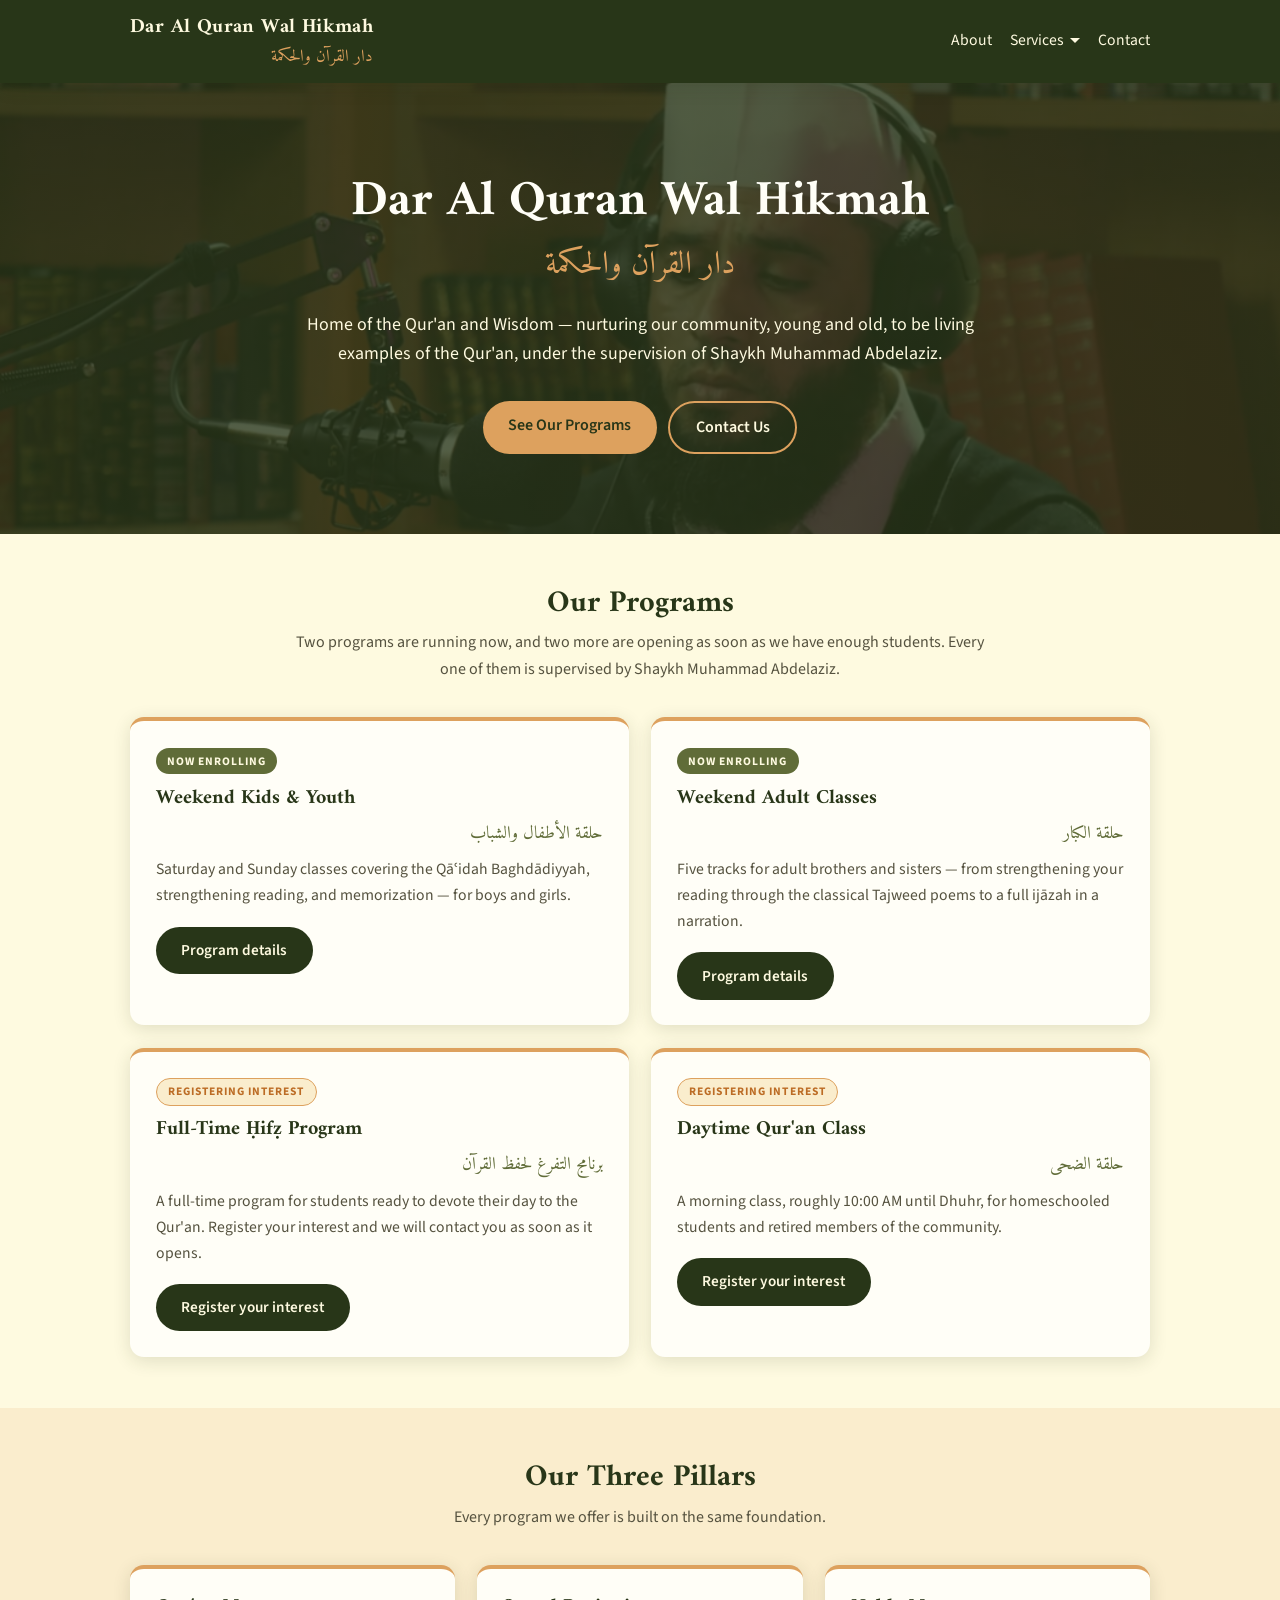
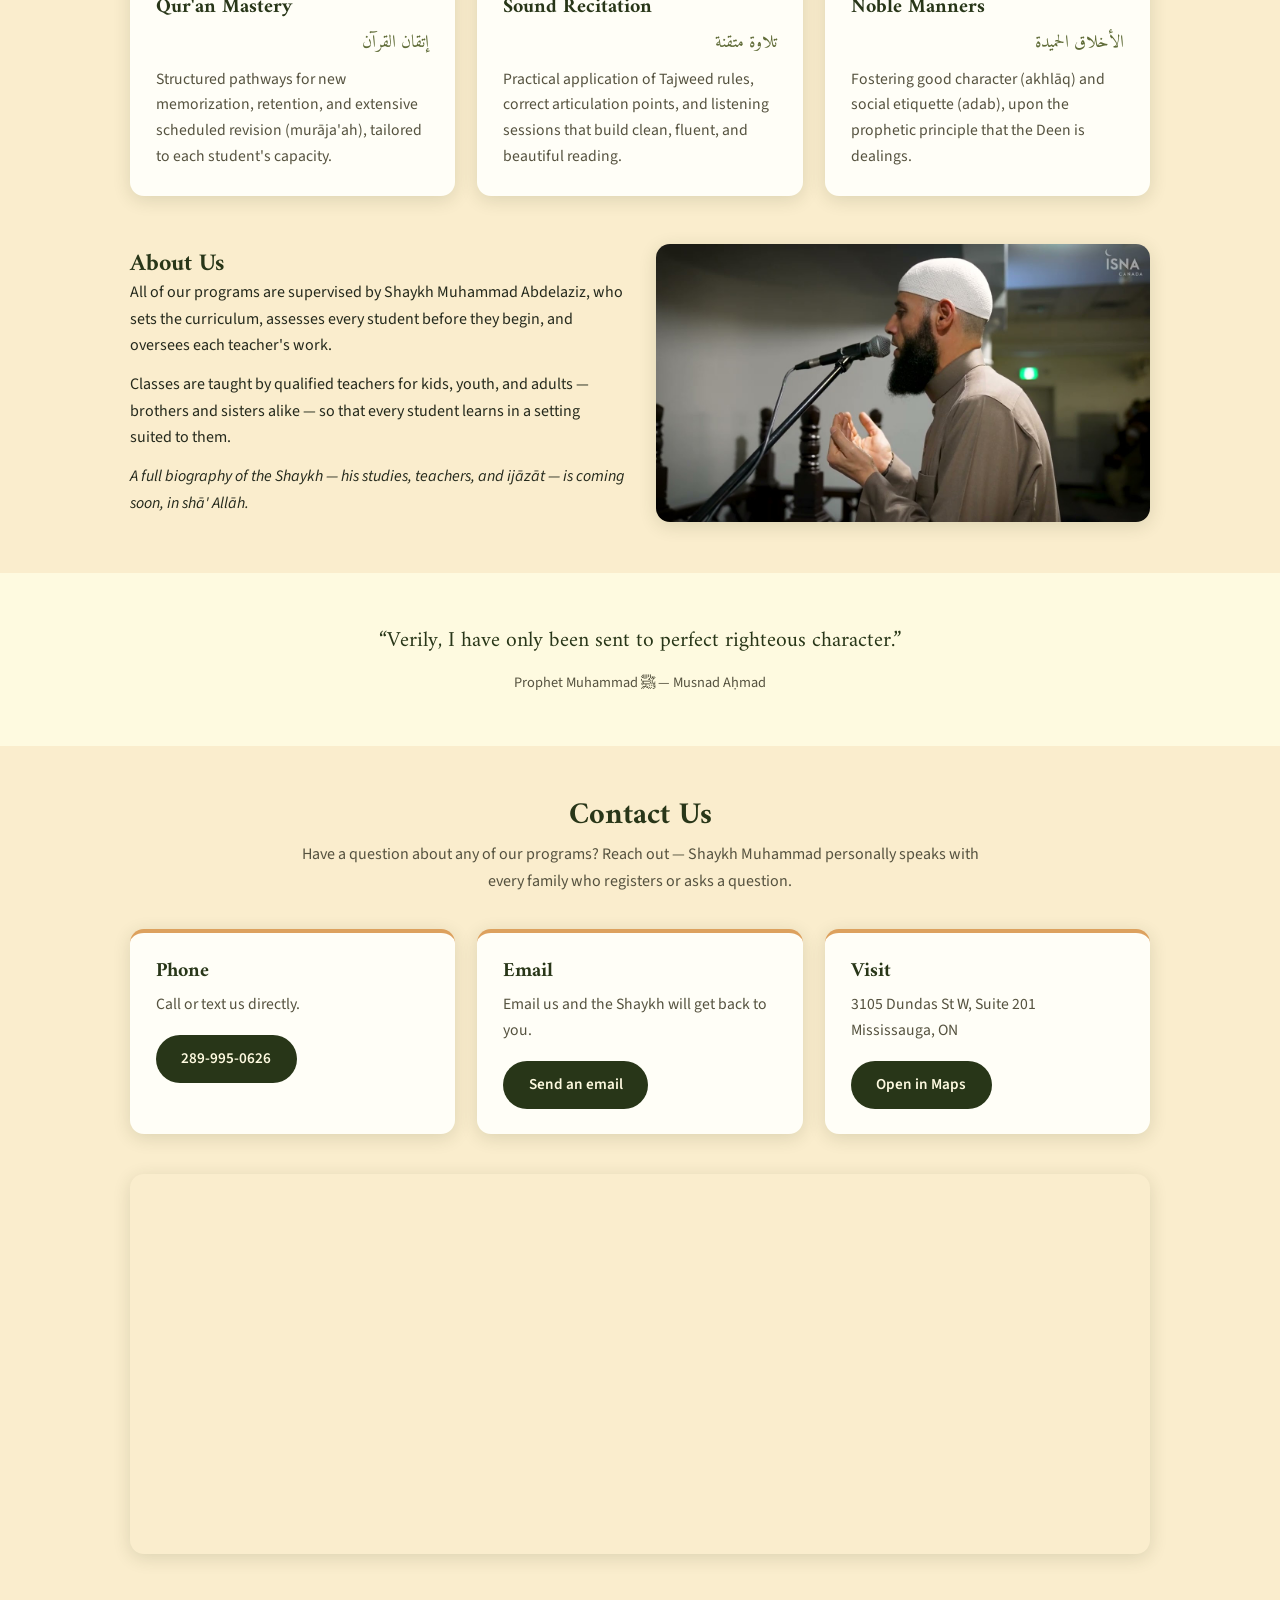
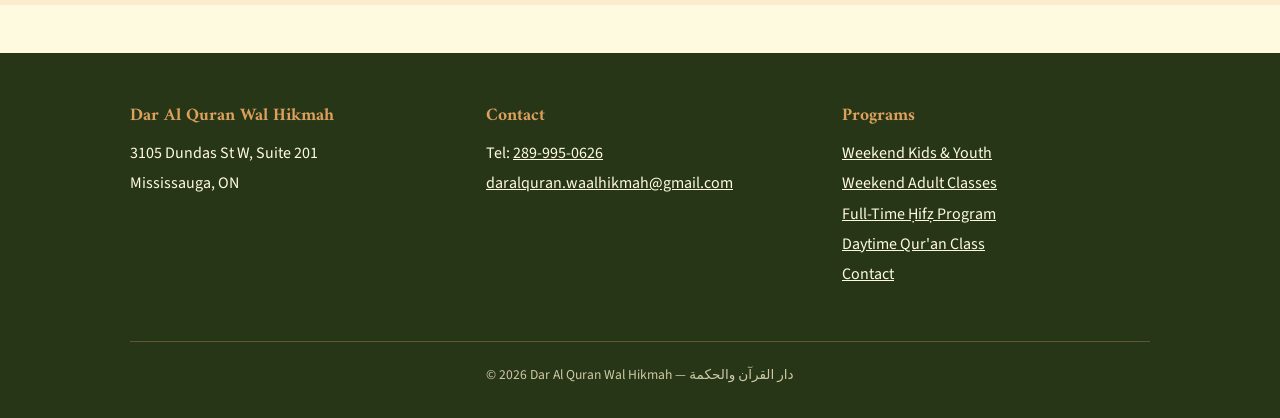
==== commit d17bff92: "Restructure site around per-program pages and a Services nav Reflects the two Aug 9 planning calls. " ====
--- a/index.html
+++ b/index.html
@@ -4,7 +4,7 @@
   <meta charset="UTF-8">
   <meta name="viewport" content="width=device-width, initial-scale=1.0">
   <title>Dar Al Quran Wal Hikmah — Home of the Qur'an and Wisdom</title>
-  <meta name="description" content="Qur'an programs led by Shaykh Muhammad Abdelaziz: summer Qur'an program for children and drop-in Tajweed classes for adults.">
+  <meta name="description" content="Qur'an programs in Mississauga under the supervision of Shaykh Muhammad Abdelaziz: weekend classes for kids, youth and adults, a full-time Hifz program, and a daytime Qur'an class.">
   <link rel="preconnect" href="https://fonts.googleapis.com">
   <link rel="preconnect" href="https://fonts.gstatic.com" crossorigin>
   <link href="https://fonts.googleapis.com/css2?family=Amiri:wght@400;700&family=Source+Sans+3:wght@400;600;700&display=swap" rel="stylesheet">
@@ -14,7 +14,7 @@
 
 <header class="site-header">
   <div class="container">
-    <a class="brand" href="#top">
+    <a class="brand" href="index.html">
       <span class="brand-en">Dar Al Quran Wal Hikmah</span>
       <span class="brand-ar arabic">دار القرآن والحكمة</span>
     </a>
@@ -22,8 +22,15 @@
     <label for="nav-toggle" class="nav-toggle-label" aria-label="Open menu"><span></span></label>
     <nav class="site-nav">
       <a href="#about">About</a>
-      <a href="#summer">Summer Program</a>
-      <a href="#adults">Adult Classes</a>
+      <div class="has-dropdown">
+        <button type="button" class="nav-dropdown-toggle" aria-expanded="false" aria-controls="services-menu">Services<span class="caret"></span></button>
+        <div class="dropdown-menu" id="services-menu">
+          <a href="weekend-kids.html">Weekend Kids &amp; Youth</a>
+          <a href="weekend-adults.html">Weekend Adult Classes</a>
+          <a href="hifz.html">Full-Time Ḥifẓ Program</a>
+          <a href="daytime.html">Daytime Qur'an Class</a>
+        </div>
+      </div>
       <a href="#contact">Contact</a>
     </nav>
   </div>
@@ -32,14 +39,52 @@
 <div class="hero" id="top">
   <h1>Dar Al Quran Wal Hikmah</h1>
   <div class="hero-ar arabic">دار القرآن والحكمة</div>
-  <p class="tagline">Home of the Qur'an and Wisdom — nurturing our community, young and old, to be living examples of the Qur'an, under the guidance of Shaykh Muhammad Abdelaziz.</p>
+  <p class="tagline">Home of the Qur'an and Wisdom — nurturing our community, young and old, to be living examples of the Qur'an, under the supervision of Shaykh Muhammad Abdelaziz.</p>
   <div class="hero-actions">
-    <a class="btn btn-primary" href="#summer">Summer Qur'an Program</a>
-    <a class="btn btn-outline" href="#adults">Adult Tajweed Classes</a>
+    <a class="btn btn-primary" href="#programs">See Our Programs</a>
+    <a class="btn btn-outline" href="#contact">Contact Us</a>
   </div>
 </div>
 
-<section id="about">
+<section id="programs">
+  <div class="container">
+    <h2 class="section-title">Our Programs</h2>
+    <p class="section-sub">Two programs are running now, and two more are opening as soon as we have enough students. Every one of them is supervised by Shaykh Muhammad Abdelaziz.</p>
+
+    <div class="card-grid cols-2">
+      <div class="card">
+        <span class="pill pill-open">Now enrolling</span>
+        <h3>Weekend Kids &amp; Youth</h3>
+        <div class="card-ar arabic">حلقة الأطفال والشباب</div>
+        <p>Saturday and Sunday classes covering the Qāʿidah Baghdādiyyah, strengthening reading, and memorization — for boys and girls.</p>
+        <a class="btn btn-dark" href="weekend-kids.html">Program details</a>
+      </div>
+      <div class="card">
+        <span class="pill pill-open">Now enrolling</span>
+        <h3>Weekend Adult Classes</h3>
+        <div class="card-ar arabic">حلقة الكبار</div>
+        <p>Five tracks for adult brothers and sisters — from strengthening your reading through the classical Tajweed poems to a full ijāzah in a narration.</p>
+        <a class="btn btn-dark" href="weekend-adults.html">Program details</a>
+      </div>
+      <div class="card">
+        <span class="pill pill-interest">Registering interest</span>
+        <h3>Full-Time Ḥifẓ Program</h3>
+        <div class="card-ar arabic">برنامج التفرغ لحفظ القرآن</div>
+        <p>A full-time program for students ready to devote their day to the Qur'an. Register your interest and we will contact you as soon as it opens.</p>
+        <a class="btn btn-dark" href="hifz.html">Register your interest</a>
+      </div>
+      <div class="card">
+        <span class="pill pill-interest">Registering interest</span>
+        <h3>Daytime Qur'an Class</h3>
+        <div class="card-ar arabic">حلقة الضحى</div>
+        <p>A morning class, roughly 10:00 AM until Dhuhr, for homeschooled students and retired members of the community.</p>
+        <a class="btn btn-dark" href="daytime.html">Register your interest</a>
+      </div>
+    </div>
+  </div>
+</section>
+
+<section class="alt" id="about">
   <div class="container">
     <h2 class="section-title">Our Three Pillars</h2>
     <p class="section-sub">Every program we offer is built on the same foundation.</p>
@@ -63,9 +108,10 @@
 
     <div class="split" style="margin-top:3rem;">
       <div>
-        <h2>Shaykh Muhammad Abdelaziz</h2>
-        <!-- TODO: replace placeholder bio with the Shaykh's approved biography -->
-        <p>Shaykh Muhammad Abdelaziz leads all of our programs personally — from teaching the classical rules of Tajweed to hearing each student's recitation one-on-one and assessing every child who joins the summer program.</p>
+        <h2>About Us</h2>
+        <!-- TODO: replace the placeholder bio below with the Shaykh's approved biography -->
+        <p>All of our programs are supervised by Shaykh Muhammad Abdelaziz, who sets the curriculum, assesses every student before they begin, and oversees each teacher's work.</p>
+        <p style="margin-top:0.8rem;">Classes are taught by qualified teachers for kids, youth, and adults — brothers and sisters alike — so that every student learns in a setting suited to them.</p>
         <p style="margin-top:0.8rem;"><em>A full biography of the Shaykh — his studies, teachers, and ijāzāt — is coming soon, in shā' Allāh.</em></p>
       </div>
       <img src="assets/shaykh-muhammad-2.jpg" alt="Shaykh Muhammad Abdelaziz leading du'a">
@@ -73,138 +119,7 @@
   </div>
 </section>
 
-<section class="alt" id="summer">
-  <div class="container">
-    <h2 class="section-title">Summer Qur'an Program</h2>
-    <p class="section-sub">An enriching summer designed to strengthen your child's connection with the Qur'an through proper recitation and memorization, while nurturing strong Islamic character in a positive and engaging environment.</p>
-
-    <div class="facts">
-      <div class="fact"><div class="fact-label">Days</div><div class="fact-value">Monday – Thursday</div></div>
-      <div class="fact"><div class="fact-label">Hours</div><div class="fact-value">9:00 AM – 2:00 PM</div></div>
-      <div class="fact"><div class="fact-label">Dates</div><div class="fact-value">July 6 – August 27</div></div>
-      <div class="fact"><div class="fact-label">Ages</div><div class="fact-value">7 – 14+</div></div>
-      <div class="fact"><div class="fact-label">Fee</div><div class="fact-value">$450 / month</div></div>
-      <div class="fact"><div class="fact-label">Options</div><div class="fact-value">4-week or 8-week</div></div>
-    </div>
-
-    <h3 style="text-align:center; font-size:1.5rem; margin:2.8rem 0 1.4rem;">What Your Child Will Gain</h3>
-    <div class="card-grid">
-      <div class="card">
-        <h3>Qur'an Memorization</h3>
-        <div class="card-ar arabic">الحفظ</div>
-        <ul class="checks">
-          <li><strong>New memorization:</strong> tailored daily goals based on each student's capability.</li>
-          <li><strong>Recent revision (qarībah):</strong> daily reinforcement of newly memorized portions.</li>
-          <li><strong>Long-term revision (ba'īdah):</strong> a systematic cycle through previous ajzā' to keep everything strong.</li>
-        </ul>
-      </div>
-      <div class="card">
-        <h3>Recitation &amp; Tajweed</h3>
-        <div class="card-ar arabic">التلاوة والتجويد</div>
-        <ul class="checks">
-          <li><strong>Individual guidance:</strong> one-on-one listening to build fluency and remove fear of reading.</li>
-          <li><strong>Daily micro-lessons:</strong> fundamental rules such as Nūn Sākinah, Madd, and Makhārij.</li>
-          <li><strong>Love of recitation:</strong> instilling appreciation for the melodic beauty of the Qur'an.</li>
-        </ul>
-      </div>
-      <div class="card">
-        <h3>Character &amp; Fun</h3>
-        <div class="card-ar arabic">الأخلاق</div>
-        <ul class="checks">
-          <li><strong>Daily ethics session:</strong> manners, Prophetic stories, and a daily Hadith focus.</li>
-          <li><strong>Games and outdoor time</strong> during a full midday recess.</li>
-          <li><strong>Congregational prayer:</strong> students pray Dhuhr together each day.</li>
-        </ul>
-      </div>
-    </div>
-
-    <h3 style="text-align:center; font-size:1.5rem; margin:2.8rem 0 1.4rem;">A Day at the Program</h3>
-    <div class="table-wrap">
-      <table class="schedule">
-        <tr><th>Time</th><th>Activity</th><th>Details</th></tr>
-        <tr><td class="time">8:45 AM</td><td>Assembly</td><td>Student arrival, warm morning greetings, and short morning adhkār.</td></tr>
-        <tr><td class="time">9:00 AM</td><td>Study Block 1</td><td>Focused Qur'an memorization, Tajweed, and individual tracking.</td></tr>
-        <tr><td class="time">11:00 AM</td><td>Midday Recess</td><td>1 hour 15 minutes for food, physical activity, and outdoor park fun.</td></tr>
-        <tr><td class="time">12:30 PM</td><td>Study Block 2</td><td>Reviewing student recitation progress with correction and feedback.</td></tr>
-        <tr><td class="time">1:30 PM</td><td>Ethics Session</td><td>Interactive manners lesson, Prophetic stories, and daily Hadith focus.</td></tr>
-        <tr><td class="time">2:00 PM</td><td>Dhuhr &amp; Dismissal</td><td>Congregational Dhuhr prayer before departure home.</td></tr>
-      </table>
-    </div>
-    <div class="callout">
-      <h3>Daily closing</h3>
-      <p>All students join in praying Dhuhr in congregation at 1:45 PM. Prompt parent pick-up is at exactly 2:00 PM.</p>
-    </div>
-
-    <h3 style="text-align:center; font-size:1.5rem; margin:2.8rem 0 1.4rem;">How Registration Works</h3>
-    <ol class="steps">
-      <li><strong>Fill out the registration form.</strong> Tell us about your child, their Qur'an background, and whether you'd like the 4-week or 8-week option.</li>
-      <li><strong>Receive a personal call from Shaykh Muhammad.</strong> He will call you directly to answer any questions you may have.</li>
-      <li><strong>Attend the open house.</strong> All registered parents are invited before the program starts.</li>
-      <li><strong>Individual assessment.</strong> Each child is personally assessed by the Shaykh to ensure they are set up for success.</li>
-      <li><strong>Pay securely online.</strong> Fees are paid by card through Stripe.</li>
-    </ol>
-    <div class="actions">
-      <a class="btn btn-dark" href="https://docs.google.com/forms/d/e/1FAIpQLSfjvlqYgHmHBeFqlYweQc48OdldEdTlbbv8Zcs1tdQlb9grVQ/viewform" target="_blank" rel="noopener">Register Now</a>
-      <!-- TODO: replace href below with the Stripe Payment Link once provided -->
-      <a class="btn btn-primary" href="#contact">Pay Fees (Stripe)</a>
-    </div>
-    <p class="section-sub" style="margin-top:1.2rem;">Registering more than one child? Please complete a separate registration form for each child. Limited space available.</p>
-  </div>
-</section>
-
-<section id="adults">
-  <div class="container">
-    <h2 class="section-title">Adult Tajweed Classes</h2>
-    <p class="section-sub">Weekend classes for adults who want to perfect their recitation of the Qur'an — studying the classical Tajweed texts and reciting directly to Shaykh Muhammad Abdelaziz.</p>
-
-    <div class="card-grid">
-      <div class="card">
-        <h3>Drop In on Weekends</h3>
-        <p>There is no fixed enrollment schedule — classes run on weekends and you simply drop in and join. Come when you can, and progress at your own pace.</p>
-      </div>
-      <div class="card">
-        <h3>Learn Together</h3>
-        <p>Lessons are taught in a group setting: the Shaykh walks through the rules of Tajweed with the whole class, verse by verse from the classical poems, with examples from the Qur'an.</p>
-      </div>
-      <div class="card">
-        <h3>Recite One-on-One</h3>
-        <p>Within the group class, recitation is individual — you wait your turn, then recite directly to Shaykh Muhammad and receive personal correction and feedback.</p>
-      </div>
-    </div>
-
-    <h3 style="text-align:center; font-size:1.5rem; margin:2.8rem 0 0.5rem;">What You Will Study</h3>
-    <p class="section-sub">Students progress through the classical poems of Tajweed and Qirā'āt according to their level. At each level, you will memorize the poem, recite it to the Shaykh, and be tested on your understanding of its rules.</p>
-    <div class="card-grid">
-      <div class="card">
-        <h3>Tuḥfat al-Aṭfāl</h3>
-        <div class="card-ar arabic">تحفة الأطفال</div>
-        <p><strong>Foundation level.</strong> The beloved poem of Sulaymān al-Jamzūrī covering the essentials: the rulings of nūn sākinah and tanwīn, mīm sākinah, and the types of madd.</p>
-      </div>
-      <div class="card">
-        <h3>Al-Muqaddimah al-Jazariyyah</h3>
-        <div class="card-ar arabic">المقدمة الجزرية</div>
-        <p><strong>Intermediate level.</strong> The classic of Imam Ibn al-Jazarī: articulation points (makhārij), letter characteristics (ṣifāt), and the finer rules of precise recitation.</p>
-      </div>
-      <div class="card">
-        <h3>Ash-Shāṭibiyyah</h3>
-        <div class="card-ar arabic">الشاطبية</div>
-        <p><strong>Advanced level.</strong> The masterpiece of Imam ash-Shāṭibī on the seven canonical readings (qirā'āt), for students ready to go beyond a single narration.</p>
-      </div>
-    </div>
-
-    <div class="callout">
-      <h3>Fees</h3>
-      <p>The class is offered on a gift (hadiyyah) basis — this is discussed with the Shaykh directly. Please <a href="#contact">reach out</a> and he will be happy to speak with you.</p>
-    </div>
-
-    <div class="actions">
-      <a class="btn btn-dark" href="https://canva.link/9hy6hvvmbm5h17v" target="_blank" rel="noopener">View the class slides</a>
-      <a class="btn btn-primary" href="#contact">Contact the Shaykh to join</a>
-    </div>
-  </div>
-</section>
-
-<section class="alt">
+<section>
   <div class="container">
     <blockquote class="hadith">
       <p>&ldquo;Verily, I have only been sent to perfect righteous character.&rdquo;</p>
@@ -213,10 +128,10 @@
   </div>
 </section>
 
-<section id="contact">
+<section class="alt" id="contact">
   <div class="container">
     <h2 class="section-title">Contact Us</h2>
-    <p class="section-sub">Have a question about any of our programs? Reach out — Shaykh Muhammad personally calls every family who registers or asks a question.</p>
+    <p class="section-sub">Have a question about any of our programs? Reach out — Shaykh Muhammad personally speaks with every family who registers or asks a question.</p>
 
     <div class="card-grid">
       <div class="card">
@@ -226,7 +141,7 @@
       </div>
       <div class="card">
         <h3>Email</h3>
-        <p>Email Shaykh Muhammad and he will get back to you.</p>
+        <p>Email us and the Shaykh will get back to you.</p>
         <a class="btn btn-dark" href="mailto:daralquran.waalhikmah@gmail.com">Send an email</a>
       </div>
       <div class="card">
@@ -257,22 +172,18 @@
       <a href="mailto:daralquran.waalhikmah@gmail.com">daralquran.waalhikmah@gmail.com</a></p>
     </div>
     <div>
-      <h4>Quick Links</h4>
-      <p><a href="#summer">Summer Qur'an Program</a><br>
-      <a href="#adults">Adult Tajweed Classes</a><br>
+      <h4>Programs</h4>
+      <p><a href="weekend-kids.html">Weekend Kids &amp; Youth</a><br>
+      <a href="weekend-adults.html">Weekend Adult Classes</a><br>
+      <a href="hifz.html">Full-Time Ḥifẓ Program</a><br>
+      <a href="daytime.html">Daytime Qur'an Class</a><br>
       <a href="#contact">Contact</a></p>
     </div>
     <p class="fine">&copy; 2026 Dar Al Quran Wal Hikmah — دار القرآن والحكمة</p>
   </div>
 </footer>
 
-<script>
-  // Close the mobile menu after tapping a nav link
-  const navToggle = document.getElementById('nav-toggle');
-  document.querySelectorAll('.site-nav a').forEach(link => {
-    link.addEventListener('click', () => { navToggle.checked = false; });
-  });
-</script>
+<script src="js/site.js"></script>
 
 </body>
 </html>
--- a/css/style.css
+++ b/css/style.css
@@ -72,6 +72,52 @@
   border-bottom: 2px solid transparent;
 }
 .site-nav a:hover { color: var(--white); border-bottom-color: var(--tan); }
+
+/* Services dropdown */
+.site-nav .has-dropdown { position: relative; }
+.nav-dropdown-toggle {
+  font: inherit;
+  font-size: 0.98rem;
+  color: var(--cream);
+  background: none;
+  border: 0;
+  border-bottom: 2px solid transparent;
+  padding: 0.25rem 0;
+  cursor: pointer;
+  display: inline-flex;
+  align-items: center;
+  gap: 0.4rem;
+}
+.nav-dropdown-toggle:hover { color: var(--white); border-bottom-color: var(--tan); }
+.nav-dropdown-toggle .caret {
+  border: 5px solid transparent;
+  border-top-color: currentColor;
+  margin-top: 4px;
+  transition: transform 0.15s ease;
+}
+.has-dropdown.open .nav-dropdown-toggle .caret { transform: rotate(180deg); margin-top: -4px; }
+
+.dropdown-menu {
+  display: none;
+  position: absolute;
+  top: calc(100% + 0.7rem);
+  left: -0.9rem;
+  min-width: 15rem;
+  background: var(--white);
+  border-radius: var(--radius);
+  box-shadow: 0 10px 28px rgba(40, 54, 24, 0.28);
+  padding: 0.5rem 0;
+  overflow: hidden;
+}
+.has-dropdown.open .dropdown-menu { display: block; }
+.site-nav .dropdown-menu a {
+  display: block;
+  color: var(--ink);
+  padding: 0.55rem 1.1rem;
+  border-bottom: 0;
+  font-size: 0.95rem;
+}
+.site-nav .dropdown-menu a:hover { background: var(--cream-deep); color: var(--forest); border-bottom: 0; }
 
 /* Mobile nav: checkbox-driven hamburger */
 .nav-toggle { display: none; }
@@ -105,6 +151,20 @@
   .nav-toggle:checked ~ .nav-toggle-label span { transform: rotate(45deg); }
   .nav-toggle:checked ~ .nav-toggle-label span::before { transform: rotate(-90deg); top: 0; }
   .nav-toggle:checked ~ .nav-toggle-label span::after { display: none; }
+
+  /* Dropdown becomes an inline expanding list on small screens */
+  .site-nav .has-dropdown { width: 100%; border-bottom: 1px solid rgba(254, 250, 224, 0.15); }
+  .nav-dropdown-toggle { width: 100%; justify-content: space-between; padding: 0.55rem 0.2rem; font-size: 1.05rem; }
+  .dropdown-menu {
+    position: static;
+    min-width: 0;
+    box-shadow: none;
+    border-radius: 0;
+    background: rgba(0, 0, 0, 0.16);
+    padding: 0.2rem 0 0.5rem;
+  }
+  .site-nav .dropdown-menu a { color: var(--cream); padding: 0.5rem 0.2rem 0.5rem 1.1rem; border-bottom: 0; }
+  .site-nav .dropdown-menu a:hover { background: none; color: var(--white); }
 }
 
 /* Hero */
@@ -132,6 +192,9 @@
 .btn-primary { background: var(--tan); color: var(--forest); }
 .btn-outline { border: 2px solid var(--tan); color: var(--cream); }
 .btn-dark { background: var(--forest); color: var(--cream); }
+.btn-outline-dark { border: 2px solid var(--forest); color: var(--forest); background: none; }
+button.btn { font: inherit; font-weight: 600; cursor: pointer; border: 0; }
+button.btn-outline-dark { border: 2px solid var(--forest); }
 
 /* Sections */
 section { padding: 3.2rem 0; }
@@ -220,6 +283,82 @@
 
 .actions { display: flex; flex-wrap: wrap; gap: 0.7rem; justify-content: center; margin-top: 2rem; }
 
+/* Compact page header for interior pages (no hero image) */
+.page-hero {
+  background: linear-gradient(160deg, var(--forest) 0%, #35471f 100%);
+  color: var(--cream);
+  text-align: center;
+  padding: 3.2rem 1.25rem 2.8rem;
+}
+.page-hero h1 { color: var(--white); font-size: clamp(1.7rem, 4vw, 2.6rem); margin-bottom: 0.35rem; }
+.page-hero .page-hero-ar { font-family: "Amiri", Georgia, serif; font-size: clamp(1.25rem, 3vw, 1.8rem); color: var(--tan); margin-bottom: 0.9rem; }
+.page-hero p { max-width: 44rem; margin: 0 auto; }
+.page-hero .eyebrow { text-transform: uppercase; letter-spacing: 0.14em; font-size: 0.78rem; font-weight: 700; color: var(--tan); margin-bottom: 0.6rem; }
+
+/* Embedded slide deck — 16:9 stage plus the deck's own control bar */
+.deck-embed {
+  position: relative;
+  width: 100%;
+  padding-bottom: calc(56.25% + 56px);
+  background: var(--forest);
+  border-radius: var(--radius);
+  box-shadow: var(--shadow);
+  overflow: hidden;
+  border: 1px solid rgba(40, 54, 24, 0.18);
+}
+.deck-embed iframe { position: absolute; top: 0; left: 0; width: 100%; height: 100%; border: 0; }
+.deck-embed:fullscreen { padding-bottom: 0; height: 100%; border-radius: 0; }
+
+.deck-note { text-align: center; color: var(--ink-soft); font-size: 0.9rem; margin-top: 0.9rem; }
+.deck-note kbd {
+  font-family: inherit;
+  background: var(--cream-deep);
+  border: 1px solid rgba(40, 54, 24, 0.18);
+  border-radius: 4px;
+  padding: 0 0.32rem;
+}
+
+/* Status pill on program cards — "Now enrolling", "Registering interest", etc. */
+.pill {
+  display: inline-block;
+  font-size: 0.72rem;
+  font-weight: 700;
+  text-transform: uppercase;
+  letter-spacing: 0.09em;
+  border-radius: 999px;
+  padding: 0.22rem 0.7rem;
+  margin-bottom: 0.7rem;
+}
+.pill-open { background: var(--olive); color: var(--cream); }
+.pill-interest { background: var(--cream-deep); color: var(--earth); border: 1px solid var(--tan); }
+
+/* Payment warning dialog */
+body.modal-open { overflow: hidden; }
+.modal-backdrop {
+  position: fixed;
+  inset: 0;
+  z-index: 50;
+  background: rgba(40, 54, 24, 0.62);
+  display: flex;
+  align-items: center;
+  justify-content: center;
+  padding: 1.25rem;
+}
+.modal-backdrop[hidden] { display: none; }
+.modal {
+  background: var(--white);
+  border-radius: var(--radius);
+  border-top: 5px solid var(--tan);
+  box-shadow: 0 18px 44px rgba(40, 54, 24, 0.4);
+  padding: 1.8rem;
+  max-width: 32rem;
+  width: 100%;
+}
+.modal h3 { font-size: 1.35rem; margin-bottom: 0.6rem; }
+.modal p { color: var(--ink-soft); margin-bottom: 0.8rem; }
+.modal .modal-actions { display: flex; flex-wrap: wrap; gap: 0.7rem; margin-top: 1.4rem; }
+.modal .modal-actions .btn { font-size: 0.95rem; }
+
 /* Footer */
 .site-footer { background: var(--forest); color: var(--cream); padding: 3.2rem 0 2rem; margin-top: 3rem; }
 .site-footer .container { display: grid; gap: 2.2rem 3rem; grid-template-columns: repeat(3, minmax(0, 1fr)); }
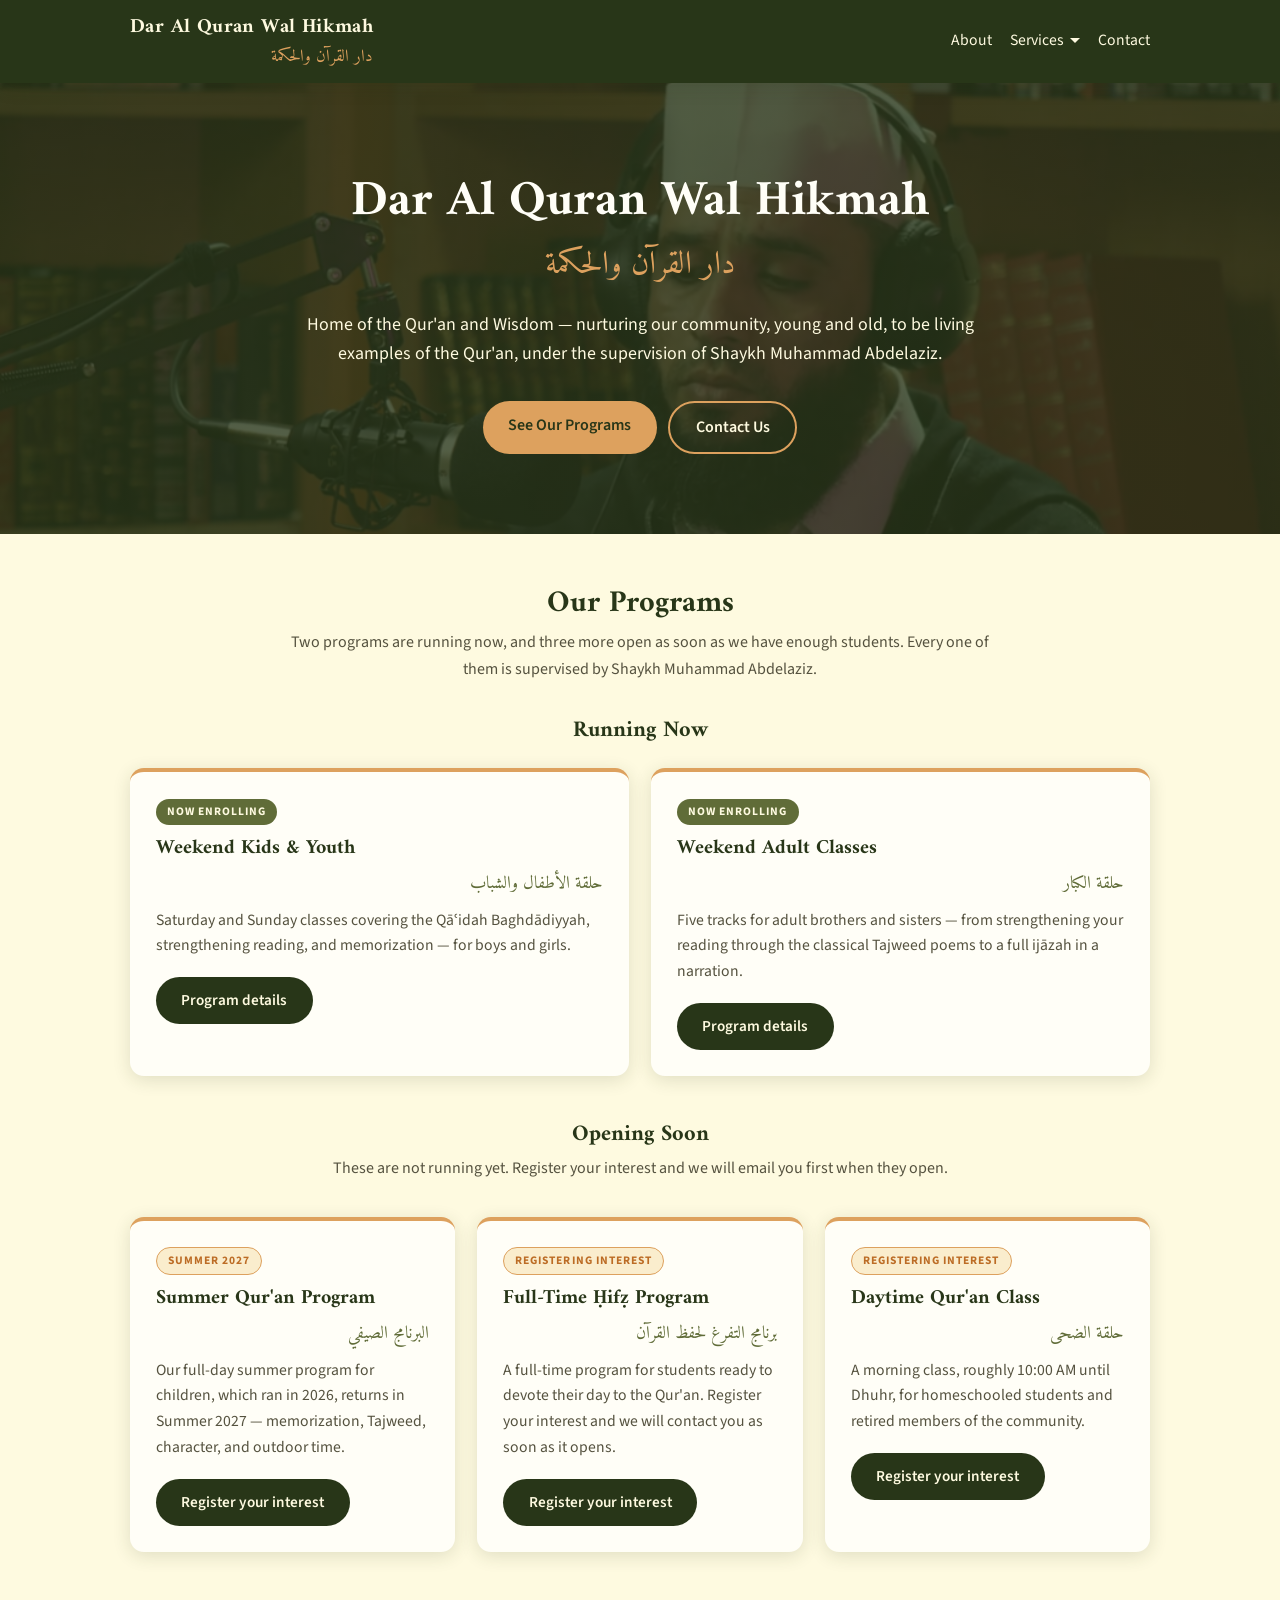
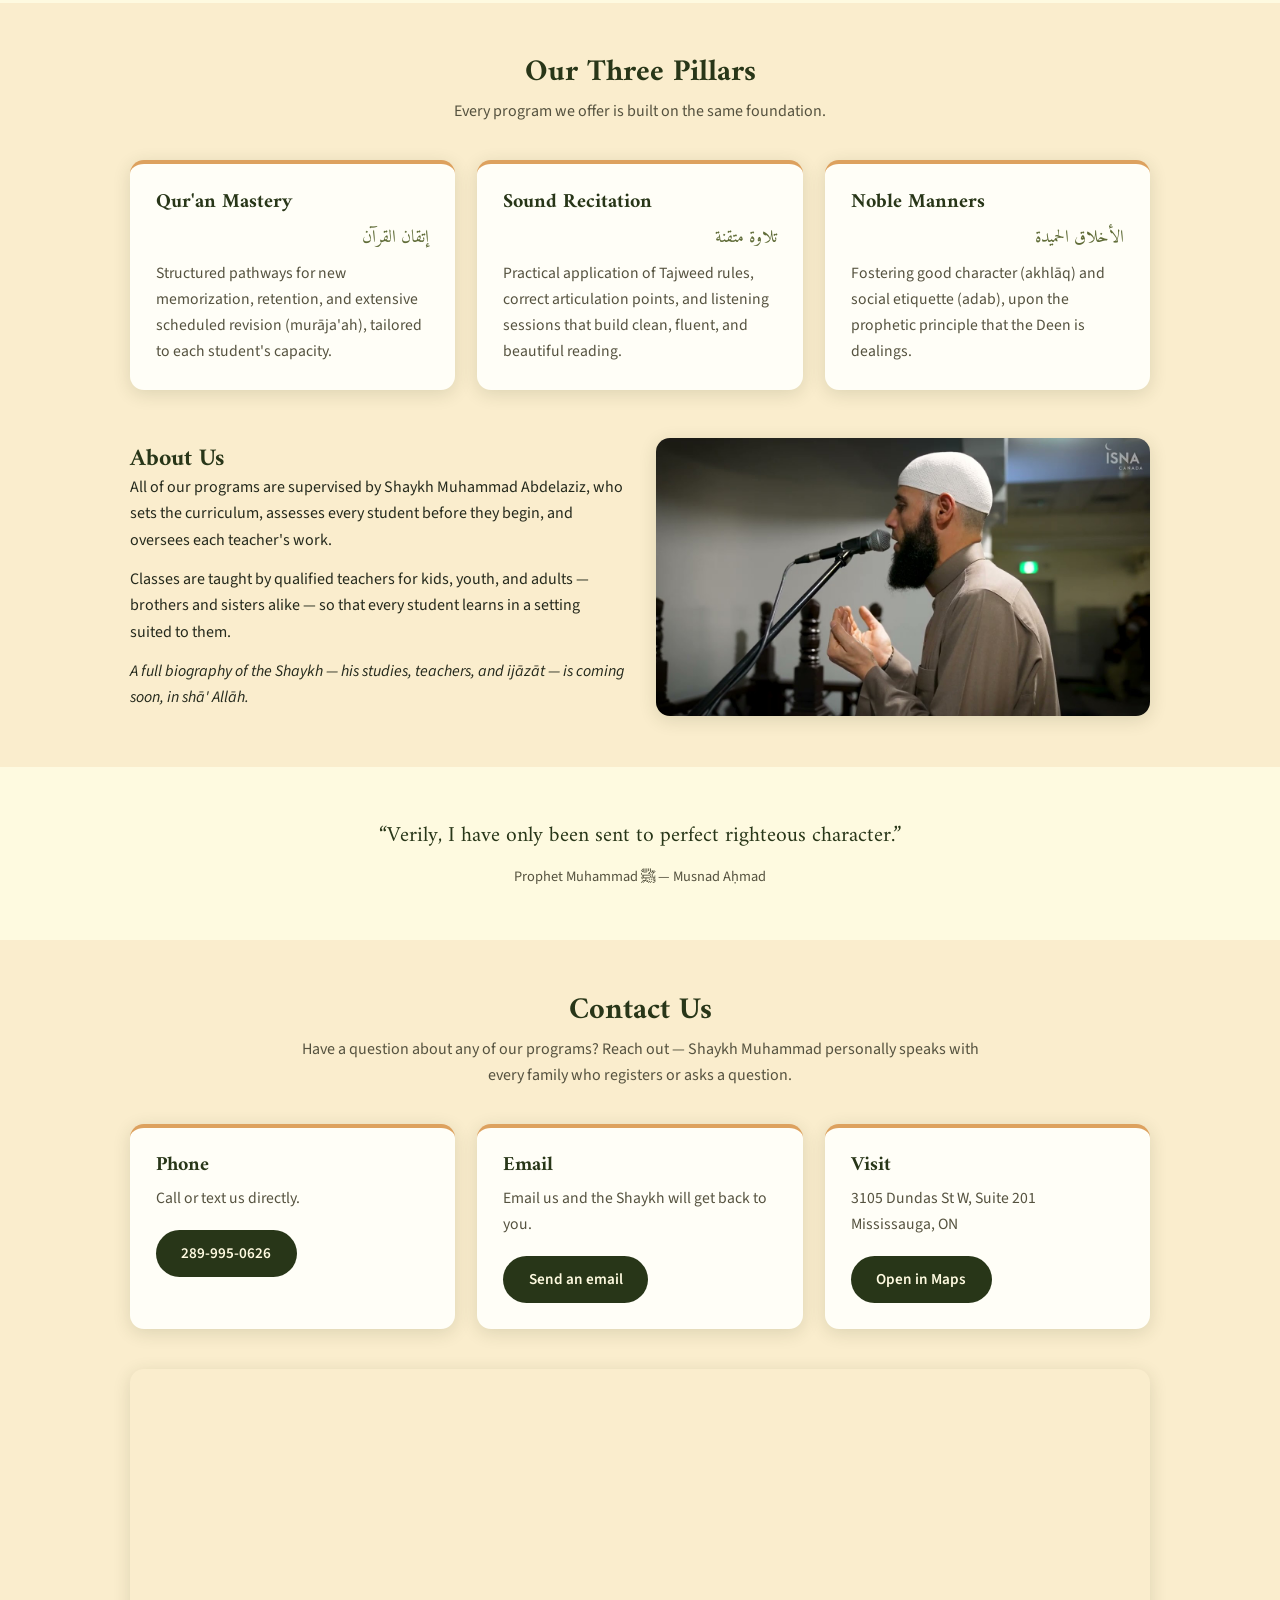
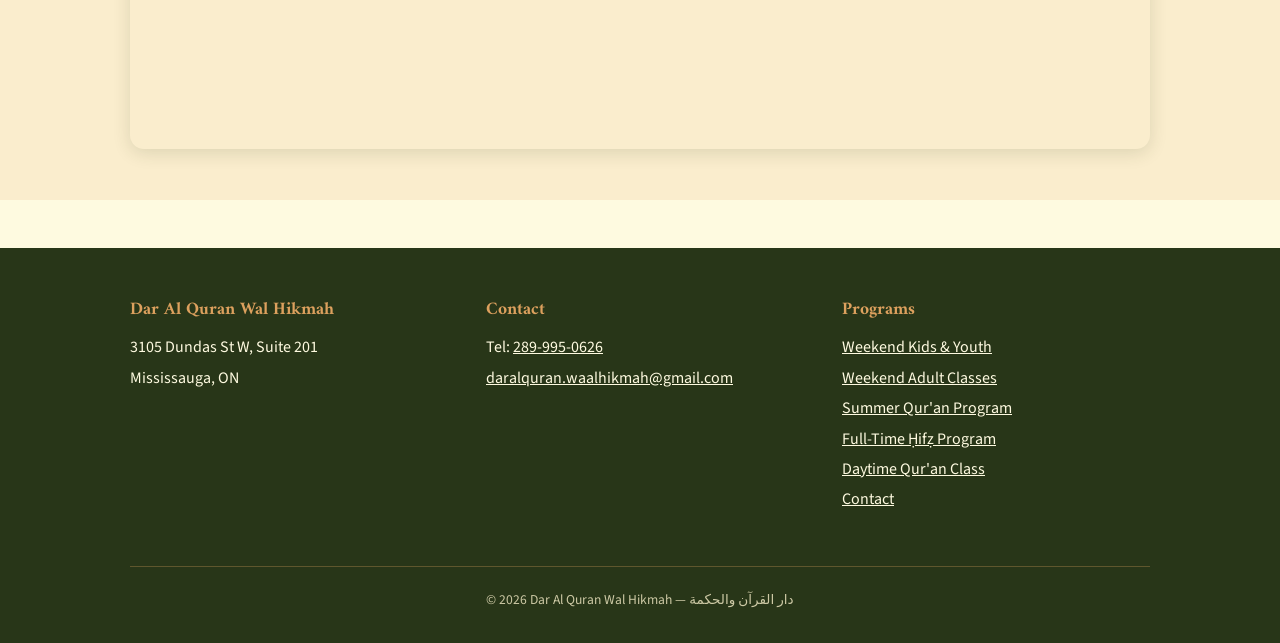
==== commit c619e54a: "Bring back the Summer Qur'an program as a 2027 interest page The program ran in 2026 and will be off" ====
--- a/index.html
+++ b/index.html
@@ -27,6 +27,7 @@
         <div class="dropdown-menu" id="services-menu">
           <a href="weekend-kids.html">Weekend Kids &amp; Youth</a>
           <a href="weekend-adults.html">Weekend Adult Classes</a>
+          <a href="summer.html">Summer Qur'an Program</a>
           <a href="hifz.html">Full-Time Ḥifẓ Program</a>
           <a href="daytime.html">Daytime Qur'an Class</a>
         </div>
@@ -49,8 +50,9 @@
 <section id="programs">
   <div class="container">
     <h2 class="section-title">Our Programs</h2>
-    <p class="section-sub">Two programs are running now, and two more are opening as soon as we have enough students. Every one of them is supervised by Shaykh Muhammad Abdelaziz.</p>
-
+    <p class="section-sub">Two programs are running now, and three more open as soon as we have enough students. Every one of them is supervised by Shaykh Muhammad Abdelaziz.</p>
+
+    <h3 style="text-align:center; font-size:1.4rem; margin:0 0 1.4rem;">Running Now</h3>
     <div class="card-grid cols-2">
       <div class="card">
         <span class="pill pill-open">Now enrolling</span>
@@ -65,6 +67,18 @@
         <div class="card-ar arabic">حلقة الكبار</div>
         <p>Five tracks for adult brothers and sisters — from strengthening your reading through the classical Tajweed poems to a full ijāzah in a narration.</p>
         <a class="btn btn-dark" href="weekend-adults.html">Program details</a>
+      </div>
+    </div>
+
+    <h3 style="text-align:center; font-size:1.4rem; margin:2.8rem 0 0.4rem;">Opening Soon</h3>
+    <p class="section-sub">These are not running yet. Register your interest and we will email you first when they open.</p>
+    <div class="card-grid">
+      <div class="card">
+        <span class="pill pill-interest">Summer 2027</span>
+        <h3>Summer Qur'an Program</h3>
+        <div class="card-ar arabic">البرنامج الصيفي</div>
+        <p>Our full-day summer program for children, which ran in 2026, returns in Summer 2027 — memorization, Tajweed, character, and outdoor time.</p>
+        <a class="btn btn-dark" href="summer.html">Register your interest</a>
       </div>
       <div class="card">
         <span class="pill pill-interest">Registering interest</span>
@@ -175,6 +189,7 @@
       <h4>Programs</h4>
       <p><a href="weekend-kids.html">Weekend Kids &amp; Youth</a><br>
       <a href="weekend-adults.html">Weekend Adult Classes</a><br>
+      <a href="summer.html">Summer Qur'an Program</a><br>
       <a href="hifz.html">Full-Time Ḥifẓ Program</a><br>
       <a href="daytime.html">Daytime Qur'an Class</a><br>
       <a href="#contact">Contact</a></p>
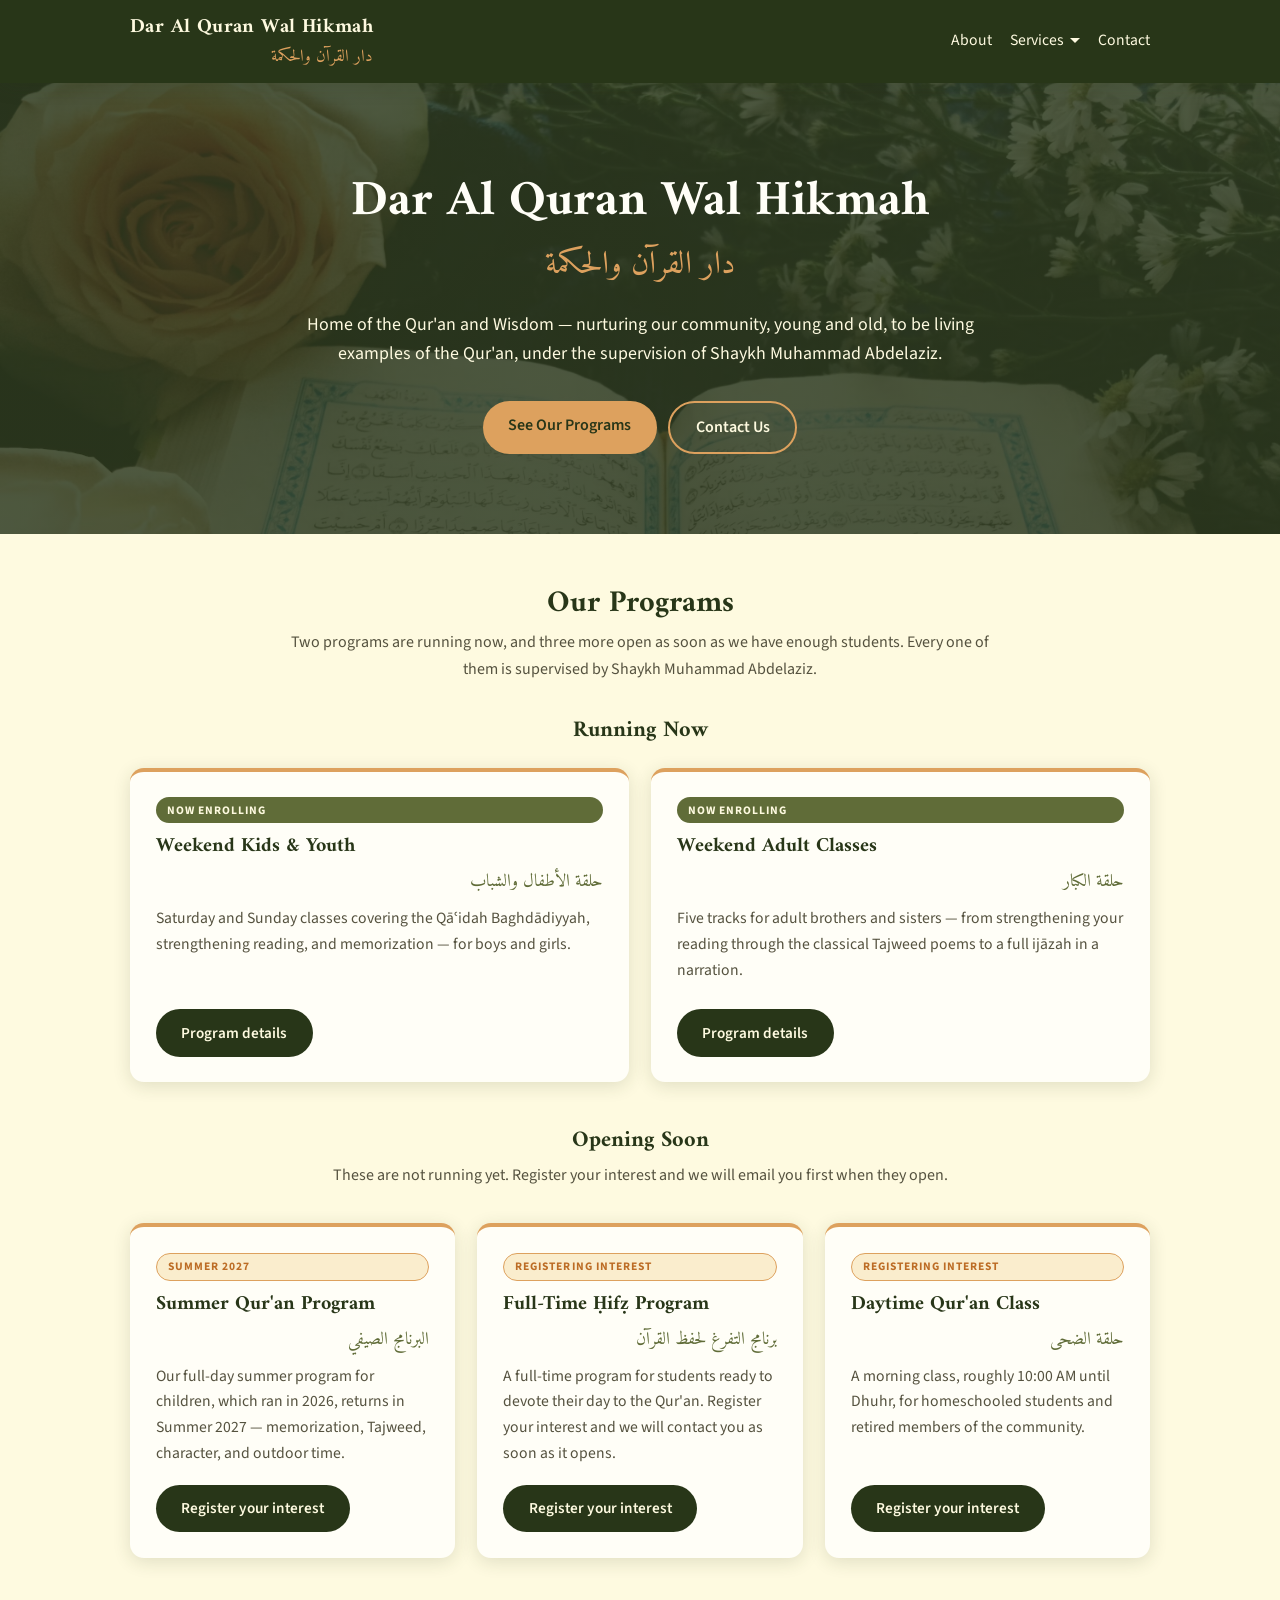
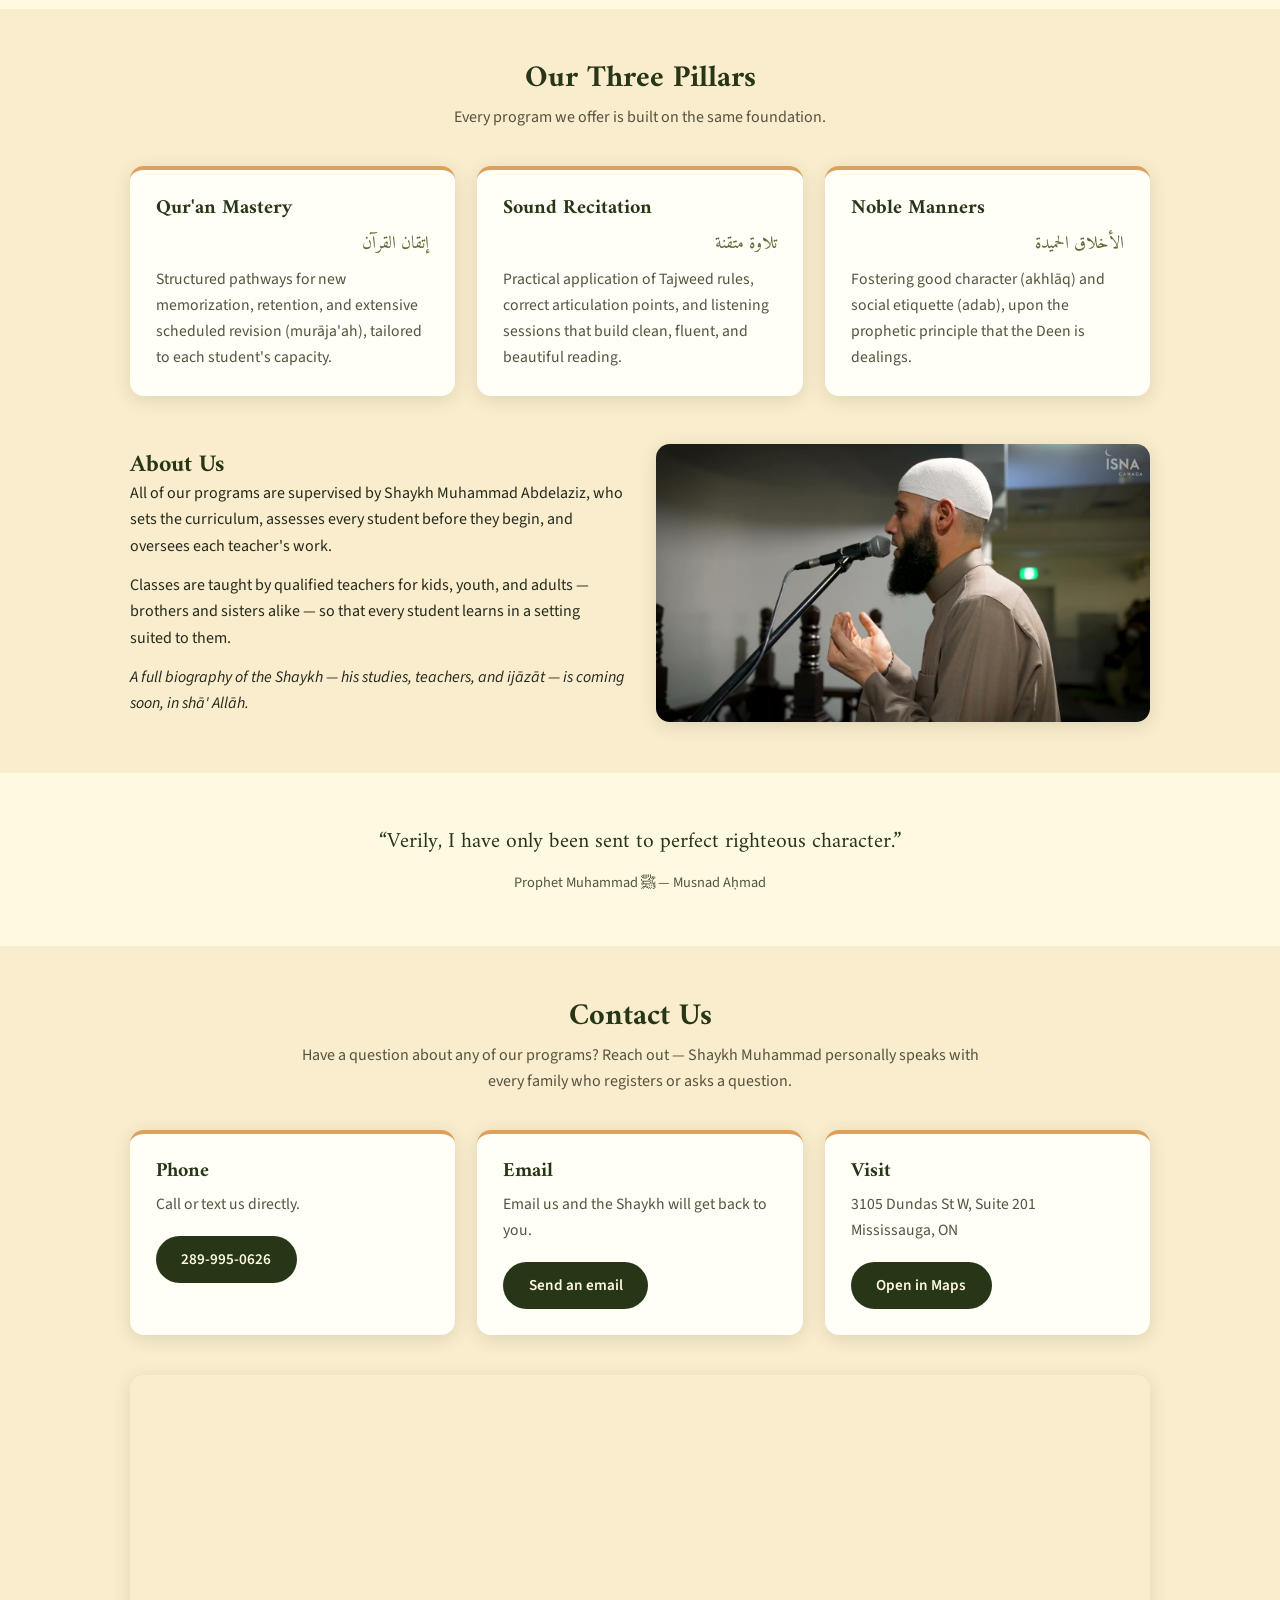
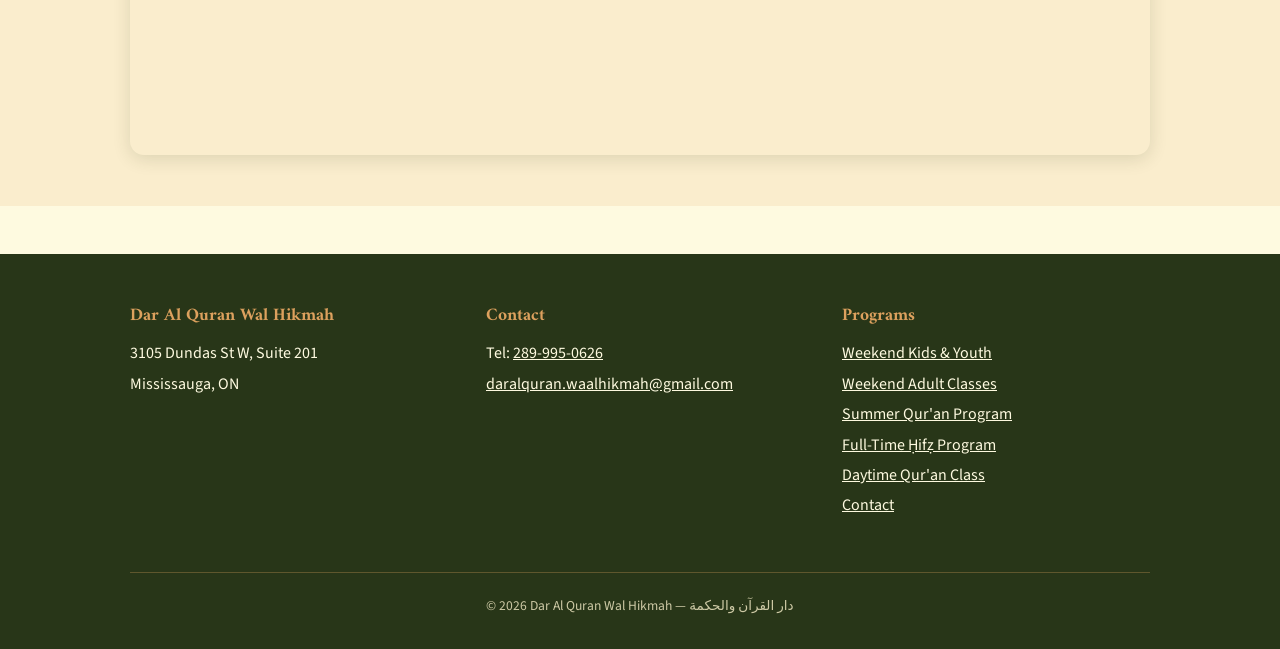
==== commit 0406d263: "Add Square subscription checkout links Connect the adult one-day and two-day Square subscriptions, u" ====
--- a/index.html
+++ b/index.html
@@ -53,7 +53,7 @@
     <p class="section-sub">Two programs are running now, and three more open as soon as we have enough students. Every one of them is supervised by Shaykh Muhammad Abdelaziz.</p>
 
     <h3 style="text-align:center; font-size:1.4rem; margin:0 0 1.4rem;">Running Now</h3>
-    <div class="card-grid cols-2">
+    <div class="card-grid cols-2 aligned-card-actions enrolling-grid">
       <div class="card">
         <span class="pill pill-open">Now enrolling</span>
         <h3>Weekend Kids &amp; Youth</h3>
@@ -72,7 +72,7 @@
 
     <h3 style="text-align:center; font-size:1.4rem; margin:2.8rem 0 0.4rem;">Opening Soon</h3>
     <p class="section-sub">These are not running yet. Register your interest and we will email you first when they open.</p>
-    <div class="card-grid">
+    <div class="card-grid aligned-card-actions">
       <div class="card">
         <span class="pill pill-interest">Summer 2027</span>
         <h3>Summer Qur'an Program</h3>
--- a/css/style.css
+++ b/css/style.css
@@ -170,7 +170,7 @@
 /* Hero */
 .hero {
   background: linear-gradient(rgba(40, 54, 24, 0.8), rgba(40, 54, 24, 0.8)),
-    url("../assets/shaykh-muhammad-3.png") center 30% / cover no-repeat;
+    url("../assets/hero-bg.avif") center 30% / cover no-repeat;
   color: var(--cream);
   text-align: center;
   padding: 5.5rem 1.25rem 5rem;
@@ -218,6 +218,10 @@
 .card .card-ar { color: var(--olive); font-size: 1.1rem; margin-bottom: 0.6rem; }
 .card p, .card li { color: var(--ink-soft); font-size: 0.98rem; }
 .card .btn { margin-top: 1.1rem; font-size: 0.95rem; }
+.aligned-card-actions .card { display: flex; flex-direction: column; }
+.aligned-card-actions .card .btn { align-self: flex-start; margin-top: auto; }
+.aligned-card-actions .card p { margin-bottom: 1.1rem; }
+.enrolling-grid .card p { margin-bottom: 1.6rem; }
 
 /* Program cards with image */
 .program-card { overflow: hidden; padding: 0; display: flex; flex-direction: column; }
@@ -346,6 +350,7 @@
 }
 .modal-backdrop[hidden] { display: none; }
 .modal {
+  position: relative;
   background: var(--white);
   border-radius: var(--radius);
   border-top: 5px solid var(--tan);
@@ -354,10 +359,44 @@
   max-width: 32rem;
   width: 100%;
 }
+.modal-close {
+  position: absolute;
+  top: 0.65rem;
+  right: 0.75rem;
+  display: inline-flex;
+  align-items: center;
+  justify-content: center;
+  width: 2.35rem;
+  height: 2.35rem;
+  padding: 0;
+  border: 0;
+  border-radius: 50%;
+  background: transparent;
+  color: var(--forest);
+  font: inherit;
+  font-size: 1.8rem;
+  line-height: 1;
+  cursor: pointer;
+}
+.modal-close:hover { background: var(--cream-deep); }
+.modal-close:focus-visible { outline: 3px solid rgba(221, 161, 94, 0.55); }
 .modal h3 { font-size: 1.35rem; margin-bottom: 0.6rem; }
 .modal p { color: var(--ink-soft); margin-bottom: 0.8rem; }
-.modal .modal-actions { display: flex; flex-wrap: wrap; gap: 0.7rem; margin-top: 1.4rem; }
-.modal .modal-actions .btn { font-size: 0.95rem; }
+.modal .modal-actions {
+  display: grid;
+  grid-template-columns: repeat(2, minmax(0, 1fr));
+  gap: 0.7rem;
+  margin-top: 1.4rem;
+}
+.modal .modal-actions .btn {
+  display: inline-flex;
+  align-items: center;
+  justify-content: center;
+  text-align: center;
+  font-size: 0.95rem;
+}
+.modal .modal-actions .btn:only-child { grid-column: 1 / -1; }
+.modal .modal-actions .btn[hidden] { display: none; }
 
 /* Footer */
 .site-footer { background: var(--forest); color: var(--cream); padding: 3.2rem 0 2rem; margin-top: 3rem; }
@@ -367,3 +406,83 @@
 .site-footer p { line-height: 1.9; }
 .site-footer a { color: var(--cream); }
 .site-footer .fine { grid-column: 1 / -1; text-align: center; font-size: 0.85rem; color: #cdc9a5; border-top: 1px solid rgba(221, 161, 94, 0.3); padding-top: 1.4rem; margin-top: 1rem; line-height: 1.6; }
+
+/* Registration form */
+.registration-form {
+  max-width: 52rem;
+  margin: 1.5rem auto 0;
+  padding: clamp(1.25rem, 4vw, 2.25rem);
+  background: var(--white);
+  border-radius: var(--radius);
+  box-shadow: var(--shadow);
+}
+.form-grid { display: grid; grid-template-columns: repeat(2, minmax(0, 1fr)); gap: 1.15rem; }
+.form-field { display: grid; gap: 0.38rem; }
+.form-field-wide { grid-column: 1 / -1; }
+.form-field label { color: var(--forest); font-weight: 700; }
+.form-field label span, .form-required span { color: #a4362c; }
+.form-field input, .form-field select, .form-field textarea {
+  width: 100%;
+  padding: 0.7rem 0.8rem;
+  border: 1px solid #b9b9a6;
+  border-radius: 0.35rem;
+  background: #fffef8;
+  color: var(--ink);
+  font: inherit;
+}
+.form-field textarea { resize: vertical; }
+.form-field input:focus, .form-field select:focus, .form-field textarea:focus { outline: 3px solid rgba(221, 161, 94, 0.4); border-color: var(--tan); }
+.form-required { margin: 1.25rem 0 0.9rem; color: var(--ink-soft); font-size: 0.9rem; }
+.website-field { position: absolute; left: -9999px; }
+@media (max-width: 620px) { .form-grid { grid-template-columns: 1fr; } .form-field-wide { grid-column: auto; } }
+
+/* Pricing highlight cards */
+.pricing-grid {
+  display: grid;
+  gap: 1.4rem;
+  grid-template-columns: repeat(2, minmax(0, 1fr));
+  margin-bottom: 2rem;
+}
+@media (max-width: 720px) {
+  .pricing-grid { grid-template-columns: 1fr; }
+}
+.pricing-card {
+  background: var(--white);
+  border-radius: var(--radius);
+  padding: 2rem 1.6rem;
+  box-shadow: var(--shadow);
+  text-align: center;
+  border-top: 4px solid var(--tan);
+  transition: transform 0.15s ease, box-shadow 0.15s ease;
+}
+.pricing-card:hover {
+  transform: translateY(-3px);
+  box-shadow: 0 8px 28px rgba(40, 54, 24, 0.22);
+}
+.pricing-card.featured {
+  border-top-width: 5px;
+  background: linear-gradient(180deg, var(--cream) 0%, var(--white) 100%);
+}
+.pricing-card .price {
+  font-family: "Amiri", Georgia, serif;
+  font-size: 2.4rem;
+  color: var(--forest);
+  font-weight: 700;
+  line-height: 1.2;
+}
+.pricing-card .price-period {
+  font-family: "Source Sans 3", sans-serif;
+  font-size: 0.9rem;
+  color: var(--ink-soft);
+}
+.pricing-card .price-label {
+  font-size: 1.1rem;
+  font-weight: 700;
+  color: var(--forest);
+  margin-bottom: 0.4rem;
+}
+.pricing-card .price-detail {
+  font-size: 0.92rem;
+  color: var(--ink-soft);
+  margin-top: 0.6rem;
+}
